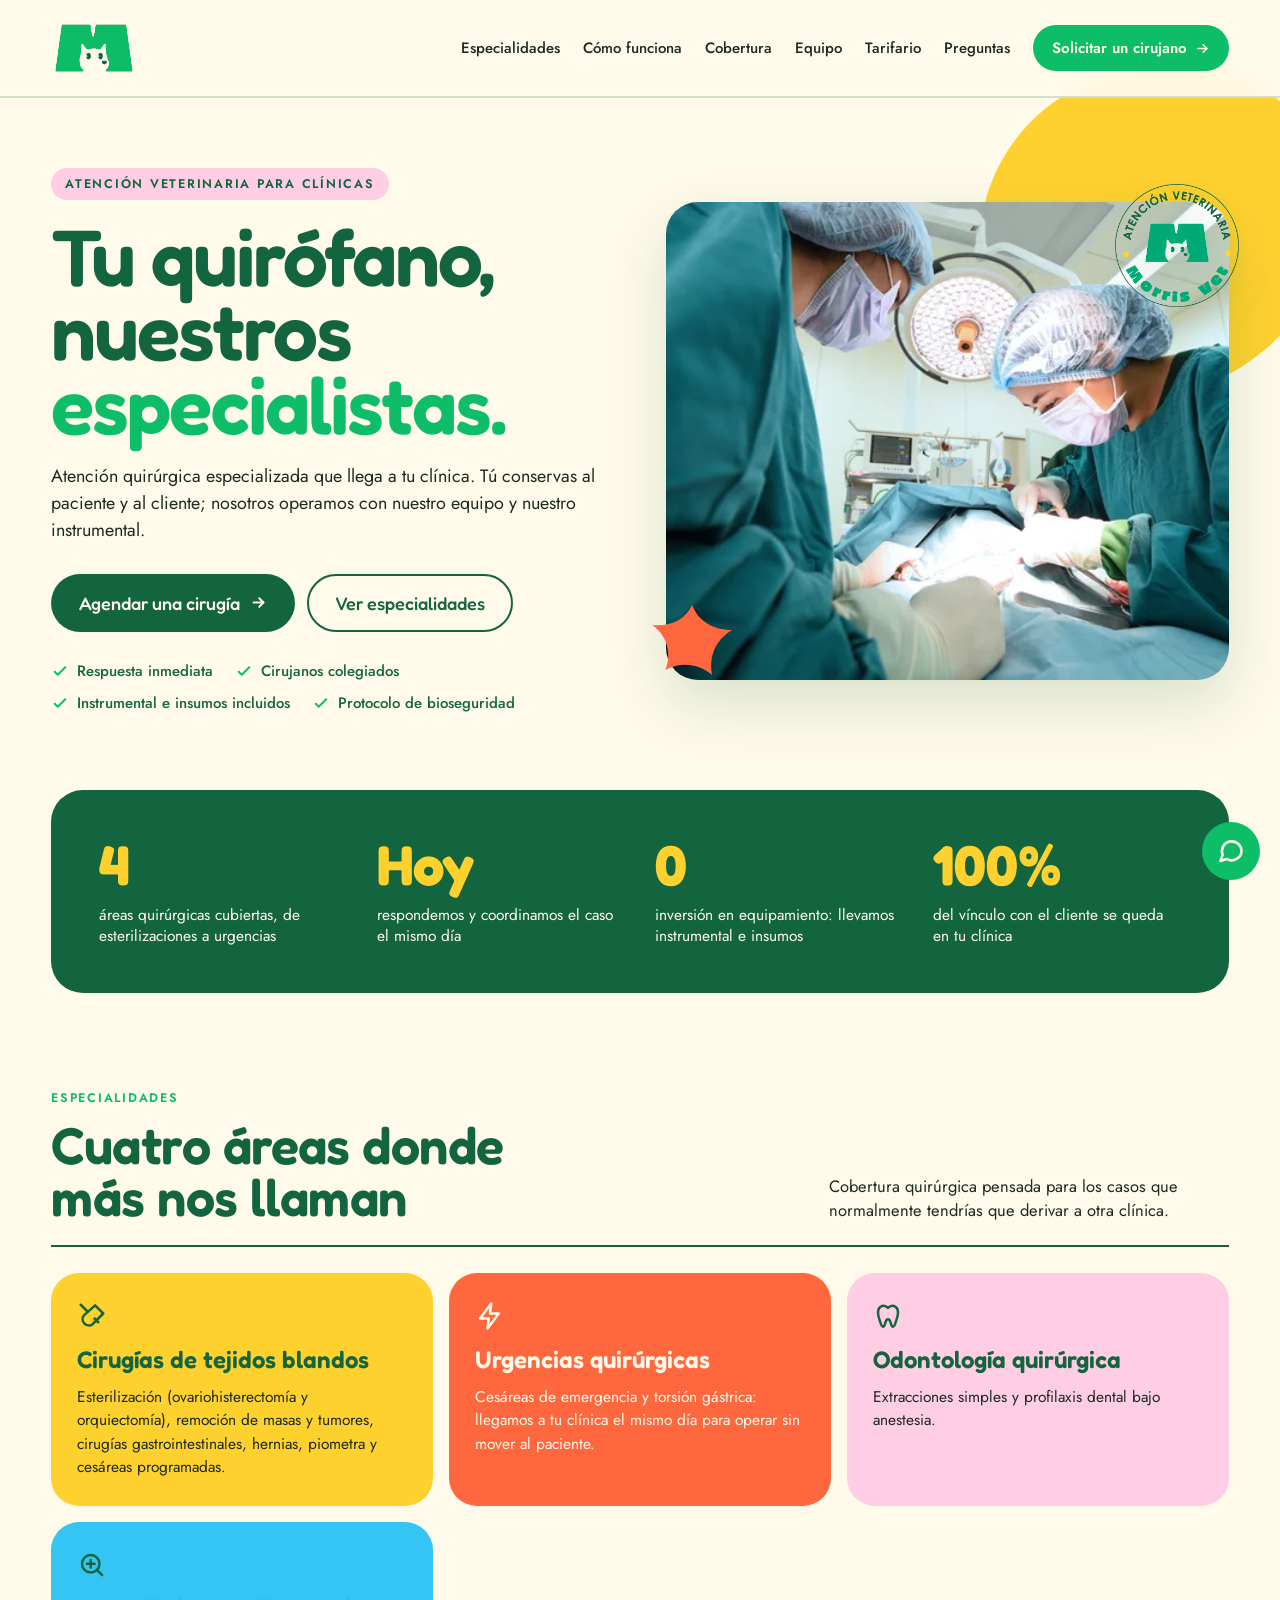
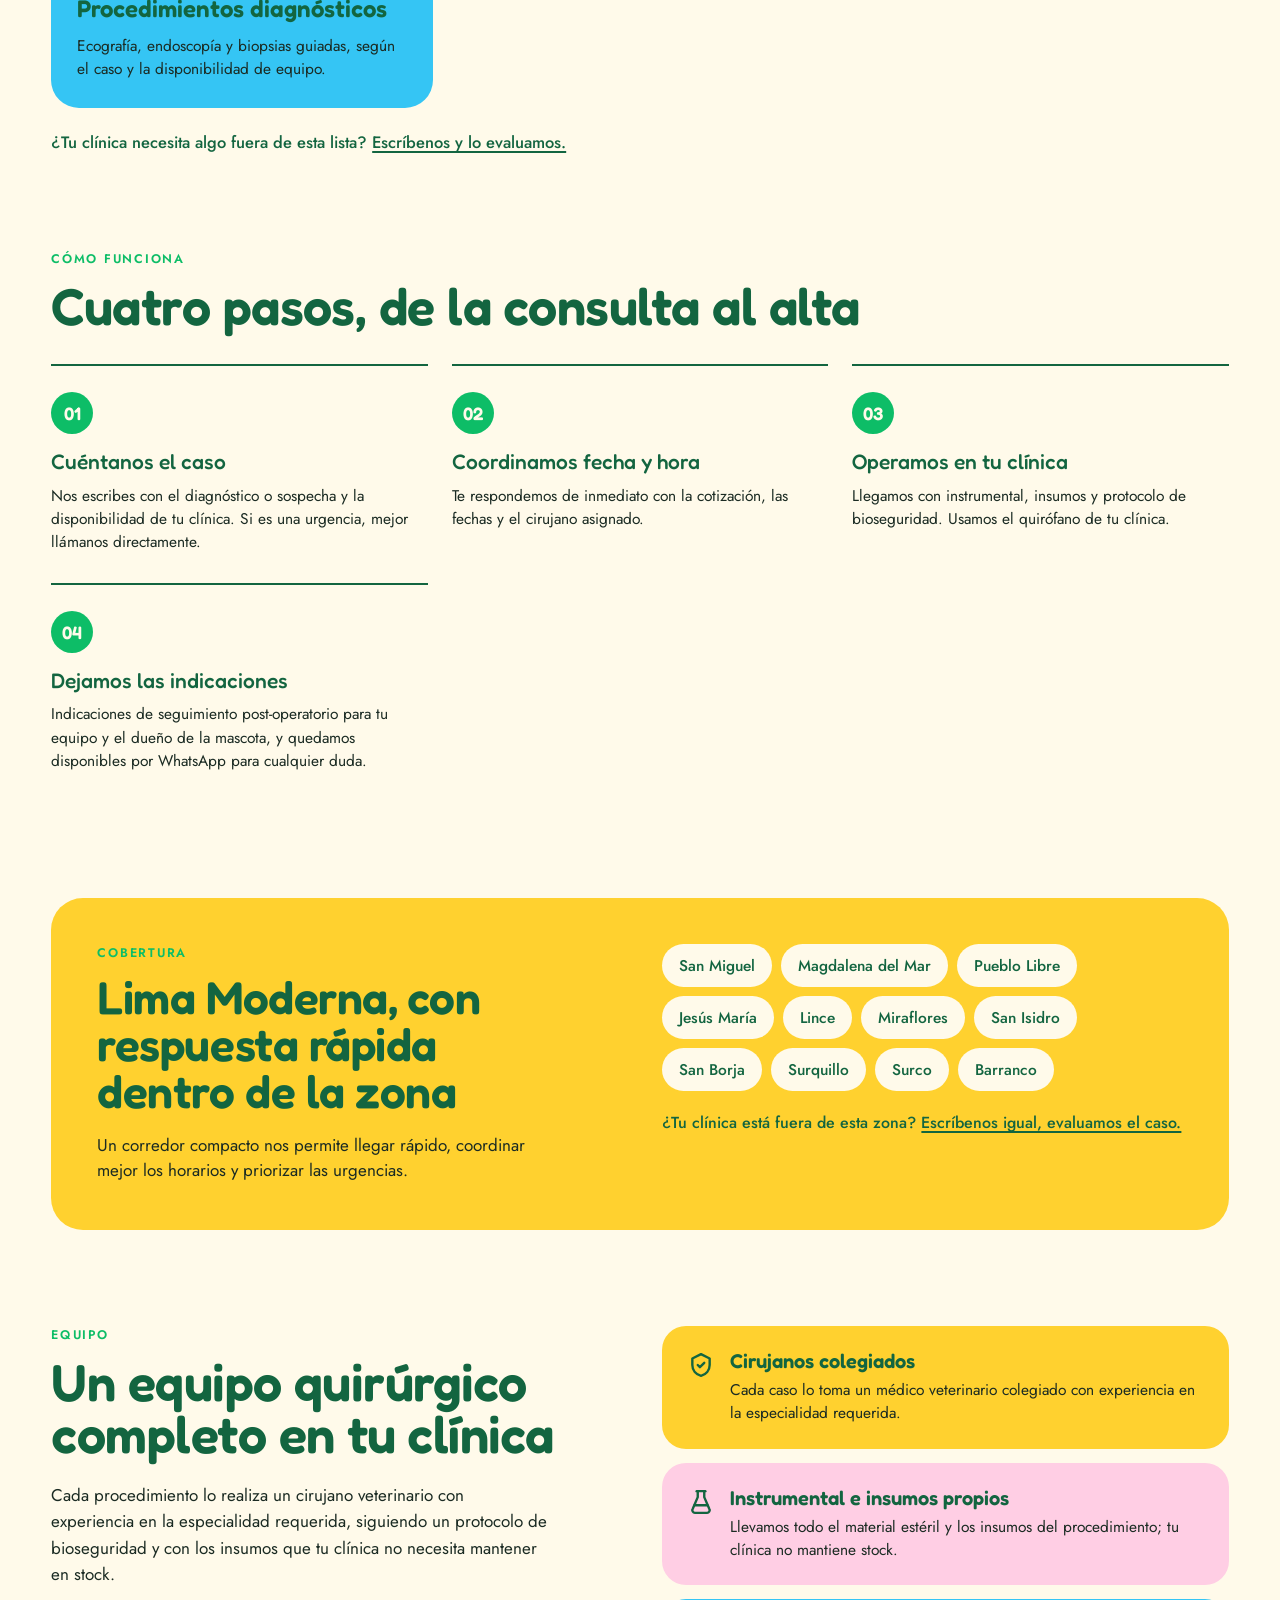
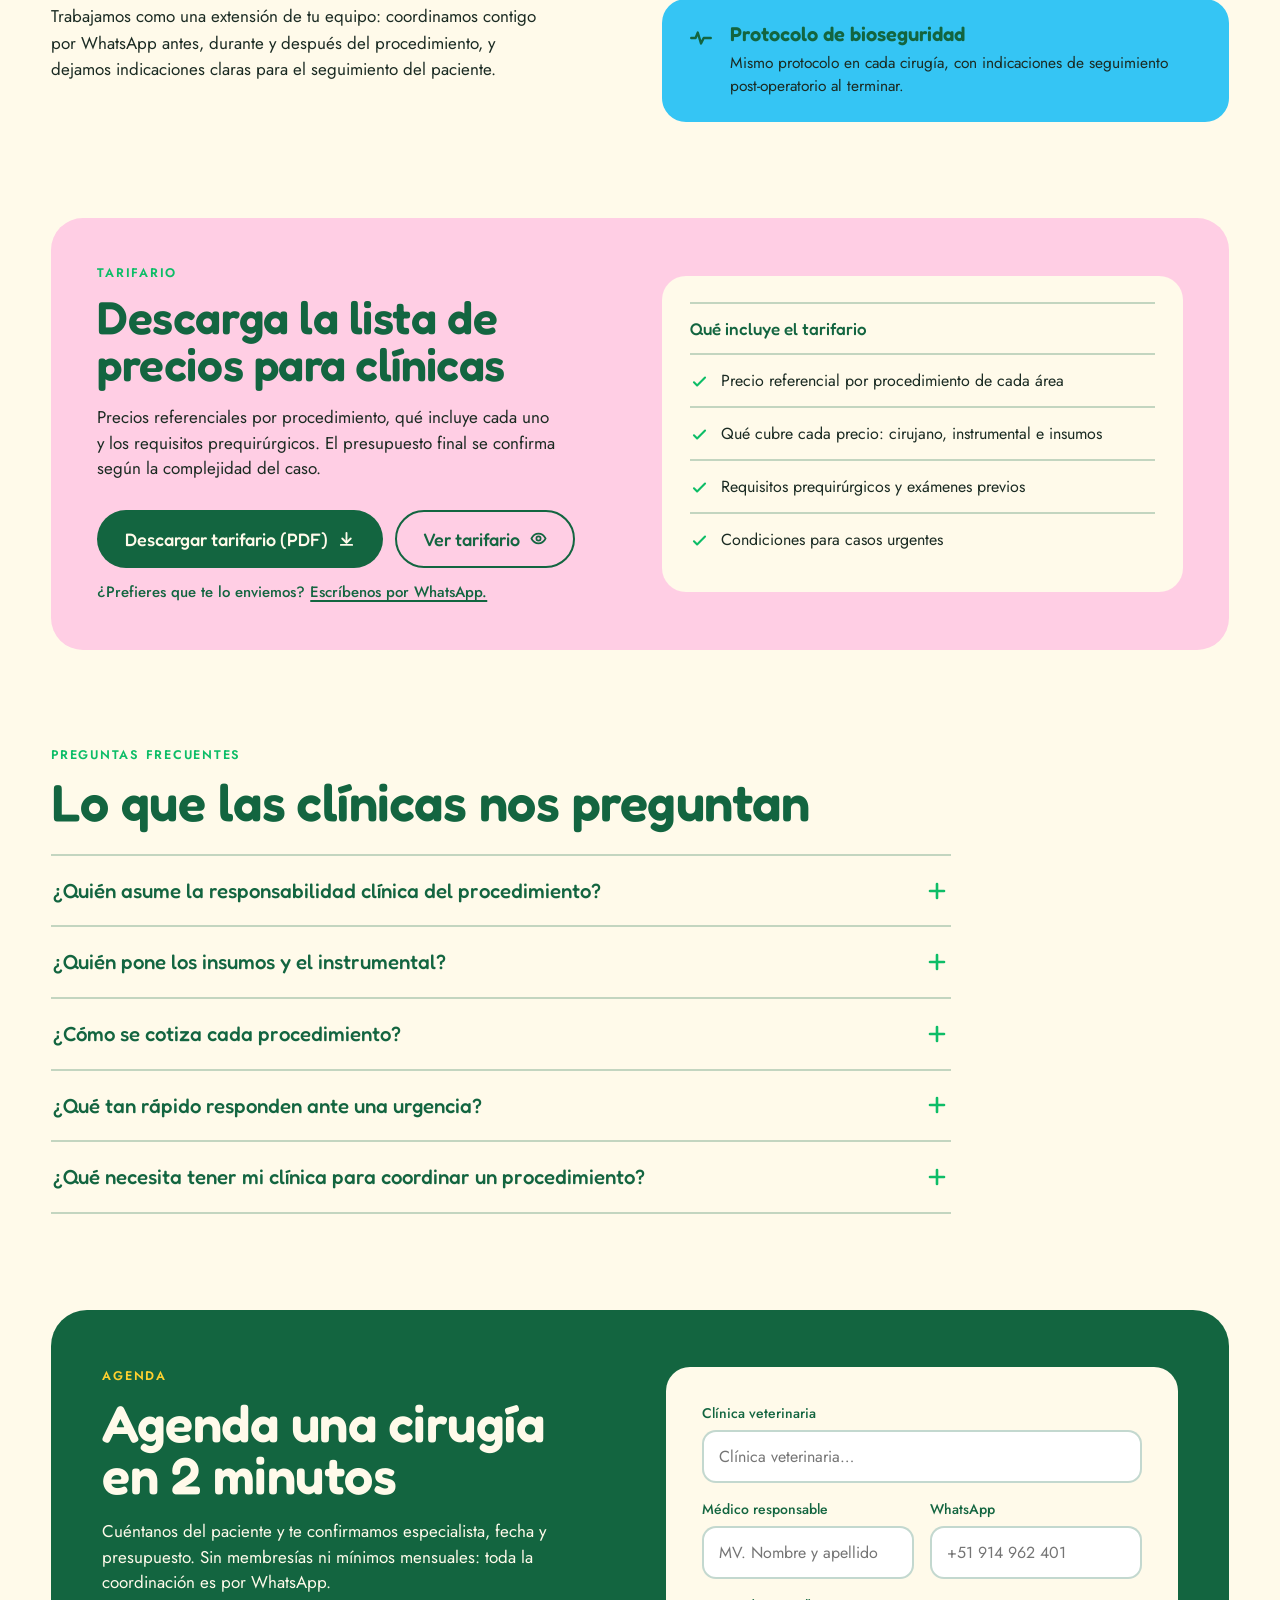
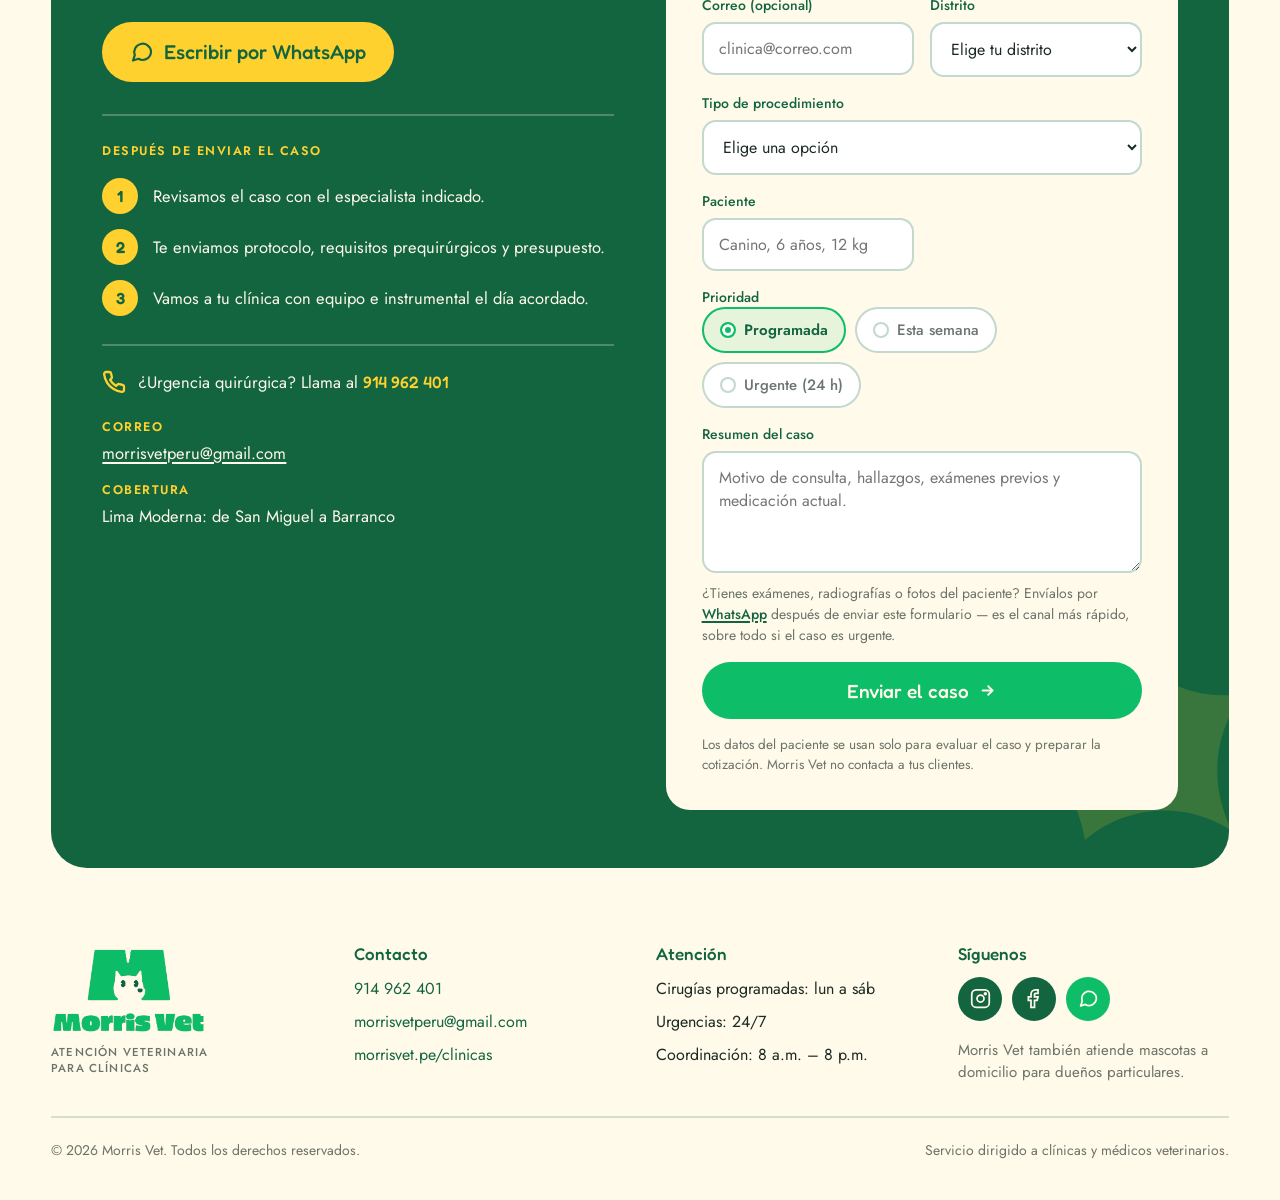
==== clinicas/index.html @ 1176d63d "mascotas y clinicas" ====
<!DOCTYPE html>
<html lang="es-PE">
<head>
<meta charset="UTF-8">
<meta name="viewport" content="width=device-width, initial-scale=1">

<!-- ==================== SEO — metadatos básicos ==================== -->
<!-- Dominio real: el sitio B2B vive en morrisvet.pe/clinicas dentro del mismo repo que el B2C -->
<title>Cirugía Veterinaria para Clínicas en Lima | Morris Vet</title>
<meta name="description" content="Morris Vet lleva cirujanos veterinarios colegiados e instrumental a tu clínica en Lima Moderna: tejidos blandos, urgencias y odontología. Agenda por WhatsApp.">
<meta name="robots" content="index, follow">
<link rel="canonical" href="https://morrisvet.pe/clinicas/">
<meta name="author" content="Morris Vet">
<meta name="theme-color" content="#136540">

<!-- ==================== SEO — Open Graph / redes sociales ==================== -->
<meta property="og:type" content="website">
<meta property="og:locale" content="es_PE">
<meta property="og:site_name" content="Morris Vet Clínicas">
<meta property="og:title" content="Cirugía Veterinaria para Clínicas en Lima | Morris Vet">
<meta property="og:description" content="Cirujanos veterinarios colegiados, instrumental e insumos directo a tu clínica. Cobertura en Lima Moderna, respuesta el mismo día.">
<meta property="og:url" content="https://morrisvet.pe/clinicas/">
<meta property="og:image" content="https://morrisvet.pe/clinicas/img/og-cover.jpg">
<meta property="og:image:width" content="1200">
<meta property="og:image:height" content="630">

<meta name="twitter:card" content="summary_large_image">
<meta name="twitter:title" content="Cirugía Veterinaria para Clínicas en Lima | Morris Vet">
<meta name="twitter:description" content="Cirujanos veterinarios colegiados, instrumental e insumos directo a tu clínica en Lima Moderna.">
<meta name="twitter:image" content="https://morrisvet.pe/clinicas/img/og-cover.jpg">

<!-- ==================== Favicons ==================== -->
<link rel="icon" href="favicon.ico" sizes="any">
<link rel="icon" type="image/png" sizes="32x32" href="img/favicon-32.png">
<link rel="icon" type="image/png" sizes="192x192" href="img/icon-192.png">
<link rel="apple-touch-icon" sizes="180x180" href="img/apple-touch-icon.png">

<!-- ==================== Rendimiento — fuentes ==================== -->
<link rel="preconnect" href="https://fonts.googleapis.com">
<link rel="preconnect" href="https://fonts.gstatic.com" crossorigin>
<link rel="preload" as="image" href="img/morris-vet-cirujano-clinica.webp" fetchpriority="high">
<link href="https://fonts.googleapis.com/css2?family=Fredoka:wght@500;600;700&family=Jost:wght@400;500;600&display=swap" rel="stylesheet">

<link rel="stylesheet" href="css/styles.css">

<!-- ==================== SEO — datos estructurados (schema.org) ==================== -->
<script type="application/ld+json">
{
  "@context": "https://schema.org",
  "@type": "VeterinaryCare",
  "name": "Morris Vet Clínicas",
  "alternateName": "Morris Vet — Atención Veterinaria para Clínicas",
  "description": "Cirugía y procedimientos veterinarios especializados que llegan a tu clínica: cirujano, instrumental e insumos incluidos.",
  "url": "https://morrisvet.pe/clinicas/",
  "image": "https://morrisvet.pe/clinicas/img/og-cover.jpg",
  "logo": "https://morrisvet.pe/clinicas/img/morris-vet-logo.png",
  "telephone": "+51914962401",
  "email": "morrisvetperu@gmail.com",
  "priceRange": "S/",
  "areaServed": [
    "San Miguel", "Magdalena del Mar", "Pueblo Libre", "Jesús María", "Lince",
    "Miraflores", "San Isidro", "San Borja", "Surquillo", "Surco", "Barranco"
  ],
  "address": {
    "@type": "PostalAddress",
    "addressLocality": "Lima",
    "addressRegion": "Lima",
    "addressCountry": "PE"
  },
  "sameAs": [
    "https://instagram.com/morrisvetperu",
    "https://www.facebook.com/morrisvetperu"
  ]
}
</script>
</head>
<body>
<a class="skip-link" href="#main">Saltar al contenido</a>

<header class="site-header">
  <div class="site-header__inner">
    <a class="site-header__brand" href="#top" aria-label="Morris Vet — inicio">
      <img src="img/morris-vet-isotipo-mark.png" alt="Morris Vet" width="150" height="98">
    </a>

    <nav class="site-header__nav" id="site-nav" aria-label="Navegación principal">
      <a class="site-header__link" href="#especialidades">Especialidades</a>
      <a class="site-header__link" href="#como-funciona">Cómo funciona</a>
      <a class="site-header__link" href="#cobertura">Cobertura</a>
      <a class="site-header__link" href="#equipo">Equipo</a>
      <a class="site-header__link" href="#tarifario">Tarifario</a>
      <a class="site-header__link" href="#preguntas">Preguntas</a>
      <a class="site-header__link site-header__cta" href="#contacto">
        Solicitar un cirujano
        <svg width="15" height="15" viewBox="0 0 24 24" fill="none" stroke="currentColor" stroke-width="2.6" stroke-linecap="round" stroke-linejoin="round" aria-hidden="true"><path d="M5 12h14"/><path d="m13 6 6 6-6 6"/></svg>
      </a>
    </nav>

    <button class="site-header__toggle" id="nav-toggle" aria-label="Abrir menú" aria-expanded="false" aria-controls="site-nav">
      <svg width="22" height="22" viewBox="0 0 24 24" fill="none" stroke="currentColor" stroke-width="2.2" stroke-linecap="round" aria-hidden="true"><path d="M3 6h18M3 12h18M3 18h18"/></svg>
    </button>
  </div>
</header>

<div class="o-container">
<main id="main">
  <div id="top"></div>

  <!-- ================= HERO ================= -->
  <section class="hero" aria-label="Presentación">
    <svg class="hero__blob" viewBox="0 0 400 400" aria-hidden="true">
      <path d="M330 60c46 44 58 118 24 176-34 58-104 96-166 92-62-4-116-50-130-110C44 158 72 90 128 54 184 18 284 16 330 60Z" fill="#ffd12f"/>
    </svg>
    <div class="hero__grid">
      <div>
        <span class="hero__kicker">Atención veterinaria para clínicas</span>
        <h1 class="hero__title">Tu quirófano,<br>nuestros<br><em>especialistas.</em></h1>
        <p class="hero__lede">Atención quirúrgica especializada que llega a tu clínica. Tú conservas al paciente y al cliente; nosotros operamos con nuestro equipo y nuestro instrumental.</p>

        <div class="hero__ctas">
          <a class="o-btn o-btn--solid" href="#contacto">
            Agendar una cirugía
            <svg width="17" height="17" viewBox="0 0 24 24" fill="none" stroke="currentColor" stroke-width="2.6" stroke-linecap="round" stroke-linejoin="round" aria-hidden="true"><path d="M5 12h14"/><path d="m13 6 6 6-6 6"/></svg>
          </a>
          <a class="o-btn o-btn--outline" href="#especialidades">Ver especialidades</a>
        </div>

        <ul class="hero__trust">
          <li><svg width="18" height="18" viewBox="0 0 24 24" fill="none" stroke-width="2.6" stroke-linecap="round" stroke-linejoin="round" aria-hidden="true"><path d="m5 13 4 4L19 7"/></svg>Respuesta inmediata</li>
          <li><svg width="18" height="18" viewBox="0 0 24 24" fill="none" stroke-width="2.6" stroke-linecap="round" stroke-linejoin="round" aria-hidden="true"><path d="m5 13 4 4L19 7"/></svg>Cirujanos colegiados</li>
          <li><svg width="18" height="18" viewBox="0 0 24 24" fill="none" stroke-width="2.6" stroke-linecap="round" stroke-linejoin="round" aria-hidden="true"><path d="m5 13 4 4L19 7"/></svg>Instrumental e insumos incluidos</li>
          <li><svg width="18" height="18" viewBox="0 0 24 24" fill="none" stroke-width="2.6" stroke-linecap="round" stroke-linejoin="round" aria-hidden="true"><path d="m5 13 4 4L19 7"/></svg>Protocolo de bioseguridad</li>
        </ul>
      </div>

      <div class="hero__media">
        <svg class="hero__media-shape" viewBox="0 0 120 120" aria-hidden="true">
          <path d="M60 6c8 20 26 30 48 30-20 12-28 32-24 54-16-14-38-16-56-6 8-20 2-42-16-54 22 2 40-6 48-24Z" fill="#ff673e"/>
        </svg>
        <div class="hero__frame">
          <img src="img/morris-vet-cirujano-clinica.webp" alt="Cirujano de Morris Vet operando en una clínica aliada" width="600" height="399" fetchpriority="high">
        </div>
        <img class="hero__sticker" src="img/morris-vet-sello.png" alt="" width="200" height="200" aria-hidden="true" loading="lazy">
      </div>
    </div>
  </section>

  <!-- ================= STATS BAND ================= -->
  <section class="stats" aria-label="Morris Vet en números">
    <div class="u-reveal">
      <div class="stats__number">4</div>
      <p class="stats__label">áreas quirúrgicas cubiertas, de esterilizaciones a urgencias</p>
    </div>
    <div class="u-reveal">
      <div class="stats__number">Hoy</div>
      <p class="stats__label">respondemos y coordinamos el caso el mismo día</p>
    </div>
    <div class="u-reveal">
      <div class="stats__number">0</div>
      <p class="stats__label">inversión en equipamiento: llevamos instrumental e insumos</p>
    </div>
    <div class="u-reveal">
      <div class="stats__number">100%</div>
      <p class="stats__label">del vínculo con el cliente se queda en tu clínica</p>
    </div>
  </section>

  <!-- ================= ESPECIALIDADES ================= -->
  <section id="especialidades" class="o-section" aria-labelledby="especialidades-title">
    <div class="specialties__head">
      <div>
        <span class="o-eyebrow">Especialidades</span>
        <h2 id="especialidades-title" class="specialties__title">Cuatro áreas donde<br>más nos llaman</h2>
      </div>
      <p class="specialties__intro">Cobertura quirúrgica pensada para los casos que normalmente tendrías que derivar a otra clínica.</p>
    </div>

    <div class="specialties__grid">
      <article class="specialties__card specialties__card--yellow u-reveal">
        <svg width="30" height="30" viewBox="0 0 24 24" fill="none" stroke-width="2" stroke-linecap="round" stroke-linejoin="round" aria-hidden="true"><path d="M14.5 3.5 21 10l-8.5 8.5a5 5 0 0 1-7-7L14.5 3.5Z"/><path d="M8 8 3 3"/><path d="m14 14 3 3"/></svg>
        <h3 class="specialties__card-title">Cirugías de tejidos blandos</h3>
        <p class="specialties__card-text">Esterilización (ovariohisterectomía y orquiectomía), remoción de masas y tumores, cirugías gastrointestinales, hernias, piometra y cesáreas programadas.</p>
      </article>

      <article class="specialties__card specialties__card--orange u-reveal">
        <svg width="30" height="30" viewBox="0 0 24 24" fill="none" stroke-width="2" stroke-linecap="round" stroke-linejoin="round" aria-hidden="true"><path d="M13 2 4 14h7l-1 8 9-12h-7l1-8Z"/></svg>
        <h3 class="specialties__card-title">Urgencias quirúrgicas</h3>
        <p class="specialties__card-text">Cesáreas de emergencia y torsión gástrica: llegamos a tu clínica el mismo día para operar sin mover al paciente.</p>
      </article>

      <article class="specialties__card specialties__card--pink u-reveal">
        <svg width="30" height="30" viewBox="0 0 24 24" fill="none" stroke-width="2" stroke-linecap="round" stroke-linejoin="round" aria-hidden="true"><path d="M12 5.5C10.5 4 8.8 3.4 7.2 4 5.2 4.7 4 6.8 4 9.4c0 3 1.2 5.3 2 8 .5 1.8 1 3.1 2 3.1 1.2 0 1.4-1.6 2-3.6.4-1.3.9-2.4 2-2.4s1.6 1.1 2 2.4c.6 2 .8 3.6 2 3.6 1 0 1.5-1.3 2-3.1.8-2.7 2-5 2-8C20 6.8 18.8 4.7 16.8 4c-1.6-.6-3.3 0-4.8 1.5Z"/></svg>
        <h3 class="specialties__card-title">Odontología quirúrgica</h3>
        <p class="specialties__card-text">Extracciones simples y profilaxis dental bajo anestesia.</p>
      </article>

      <article class="specialties__card specialties__card--blue u-reveal">
        <svg width="30" height="30" viewBox="0 0 24 24" fill="none" stroke-width="2" stroke-linecap="round" stroke-linejoin="round" aria-hidden="true"><circle cx="11" cy="11" r="7"/><path d="m20 20-3.5-3.5"/><path d="M8 11h6"/><path d="M11 8v6"/></svg>
        <h3 class="specialties__card-title">Procedimientos diagnósticos</h3>
        <p class="specialties__card-text">Ecografía, endoscopía y biopsias guiadas, según el caso y la disponibilidad de equipo.</p>
      </article>
    </div>

    <p class="specialties__note">¿Tu clínica necesita algo fuera de esta lista? <a href="#contacto">Escríbenos y lo evaluamos.</a></p>
  </section>

  <!-- ================= CÓMO FUNCIONA ================= -->
  <section id="como-funciona" class="o-section" aria-labelledby="como-funciona-title">
    <span class="o-eyebrow">Cómo funciona</span>
    <h2 id="como-funciona-title" class="process__title">Cuatro pasos, de la consulta al alta</h2>

    <ol class="process__list">
      <li class="process__step u-reveal">
        <span class="process__num">01</span>
        <h3 class="process__step-title">Cuéntanos el caso</h3>
        <p class="process__step-text">Nos escribes con el diagnóstico o sospecha y la disponibilidad de tu clínica. Si es una urgencia, mejor llámanos directamente.</p>
      </li>
      <li class="process__step u-reveal">
        <span class="process__num">02</span>
        <h3 class="process__step-title">Coordinamos fecha y hora</h3>
        <p class="process__step-text">Te respondemos de inmediato con la cotización, las fechas y el cirujano asignado.</p>
      </li>
      <li class="process__step u-reveal">
        <span class="process__num">03</span>
        <h3 class="process__step-title">Operamos en tu clínica</h3>
        <p class="process__step-text">Llegamos con instrumental, insumos y protocolo de bioseguridad. Usamos el quirófano de tu clínica.</p>
      </li>
      <li class="process__step u-reveal">
        <span class="process__num">04</span>
        <h3 class="process__step-title">Dejamos las indicaciones</h3>
        <p class="process__step-text">Indicaciones de seguimiento post-operatorio para tu equipo y el dueño de la mascota, y quedamos disponibles por WhatsApp para cualquier duda.</p>
      </li>
    </ol>
  </section>

  <!-- ================= COBERTURA ================= -->
  <section id="cobertura" class="o-section" aria-labelledby="cobertura-title">
    <div class="coverage__panel">
      <div class="u-reveal">
        <span class="o-eyebrow">Cobertura</span>
        <h2 id="cobertura-title" class="coverage__title">Lima Moderna, con respuesta rápida dentro de la zona</h2>
        <p class="coverage__text">Un corredor compacto nos permite llegar rápido, coordinar mejor los horarios y priorizar las urgencias.</p>
      </div>
      <div class="u-reveal">
        <ul class="coverage__districts">
          <li class="o-chip">San Miguel</li>
          <li class="o-chip">Magdalena del Mar</li>
          <li class="o-chip">Pueblo Libre</li>
          <li class="o-chip">Jesús María</li>
          <li class="o-chip">Lince</li>
          <li class="o-chip">Miraflores</li>
          <li class="o-chip">San Isidro</li>
          <li class="o-chip">San Borja</li>
          <li class="o-chip">Surquillo</li>
          <li class="o-chip">Surco</li>
          <li class="o-chip">Barranco</li>
        </ul>
        <p class="coverage__note">¿Tu clínica está fuera de esta zona? <a href="#contacto">Escríbenos igual, evaluamos el caso.</a></p>
      </div>
    </div>
  </section>

  <!-- ================= EQUIPO ================= -->
  <section id="equipo" class="o-section" aria-labelledby="equipo-title">
    <div class="team__grid">
      <div>
        <span class="o-eyebrow">Equipo</span>
        <h2 id="equipo-title" class="team__title">Un equipo quirúrgico<br>completo en tu clínica</h2>
        <p class="team__text">Cada procedimiento lo realiza un cirujano veterinario con experiencia en la especialidad requerida, siguiendo un protocolo de bioseguridad y con los insumos que tu clínica no necesita mantener en stock.</p>
        <p class="team__text">Trabajamos como una extensión de tu equipo: coordinamos contigo por WhatsApp antes, durante y después del procedimiento, y dejamos indicaciones claras para el seguimiento del paciente.</p>
      </div>

      <ul class="team__list">
        <li class="team__item team__item--yellow u-reveal">
          <svg width="26" height="26" viewBox="0 0 24 24" fill="none" stroke="#136540" stroke-width="2.2" stroke-linecap="round" stroke-linejoin="round" aria-hidden="true"><path d="M12 2 4 6v6c0 5 3.4 8.7 8 10 4.6-1.3 8-5 8-10V6l-8-4Z"/><path d="m9 12 2 2 4-4"/></svg>
          <div>
            <h3 class="team__item-title">Cirujanos colegiados</h3>
            <p class="team__item-text">Cada caso lo toma un médico veterinario colegiado con experiencia en la especialidad requerida.</p>
          </div>
        </li>
        <li class="team__item team__item--pink u-reveal">
          <svg width="26" height="26" viewBox="0 0 24 24" fill="none" stroke="#136540" stroke-width="2.2" stroke-linecap="round" stroke-linejoin="round" aria-hidden="true"><path d="M8 2h8"/><path d="M9 2v5.5L4.5 18A2.5 2.5 0 0 0 6.8 22h10.4a2.5 2.5 0 0 0 2.3-4L15 7.5V2"/><path d="M6 15h12"/></svg>
          <div>
            <h3 class="team__item-title">Instrumental e insumos propios</h3>
            <p class="team__item-text">Llevamos todo el material estéril y los insumos del procedimiento; tu clínica no mantiene stock.</p>
          </div>
        </li>
        <li class="team__item team__item--blue u-reveal">
          <svg width="26" height="26" viewBox="0 0 24 24" fill="none" stroke="#136540" stroke-width="2.2" stroke-linecap="round" stroke-linejoin="round" aria-hidden="true"><path d="M3 12h4l2-5 3 10 2.5-5H21"/></svg>
          <div>
            <h3 class="team__item-title">Protocolo de bioseguridad</h3>
            <p class="team__item-text">Mismo protocolo en cada cirugía, con indicaciones de seguimiento post-operatorio al terminar.</p>
          </div>
        </li>
      </ul>
    </div>
  </section>

  <!-- ================= TARIFARIO ================= -->
  <section id="tarifario" class="o-section" aria-labelledby="tarifario-title">
    <div class="pricing__panel">
      <div class="u-reveal">
        <span class="o-eyebrow">Tarifario</span>
        <h2 id="tarifario-title" class="pricing__title">Descarga la lista de precios para clínicas</h2>
        <p class="pricing__text">Precios referenciales por procedimiento, qué incluye cada uno y los requisitos prequirúrgicos. El presupuesto final se confirma según la complejidad del caso.</p>

        <div class="pricing__actions">
          <!-- NOTA: sube el PDF a /assets/tarifario-morrisvet.pdf para activar estos botones -->
          <a class="o-btn o-btn--solid" href="assets/tarifario-morrisvet.pdf" download>
            Descargar tarifario (PDF)
            <svg width="17" height="17" viewBox="0 0 24 24" fill="none" stroke="currentColor" stroke-width="2.6" stroke-linecap="round" stroke-linejoin="round" aria-hidden="true"><path d="M12 4v12"/><path d="m6 12 6 6 6-6"/><path d="M4 21h16"/></svg>
          </a>
          <a class="o-btn o-btn--outline" href="assets/tarifario-morrisvet.pdf" target="_blank" rel="noopener">
            Ver tarifario
            <svg width="17" height="17" viewBox="0 0 24 24" fill="none" stroke="currentColor" stroke-width="2.4" stroke-linecap="round" stroke-linejoin="round" aria-hidden="true"><path d="M2 12s3.6-7 10-7 10 7 10 7-3.6 7-10 7-10-7-10-7Z"/><circle cx="12" cy="12" r="3"/></svg>
          </a>
        </div>
        <p class="pricing__whatsapp-note">¿Prefieres que te lo enviemos? <a href="https://wa.me/51914962401" target="_blank" rel="noopener">Escríbenos por WhatsApp.</a></p>
      </div>

      <ul class="pricing__includes u-reveal">
        <li class="pricing__includes-head">Qué incluye el tarifario</li>
        <li><svg width="19" height="19" viewBox="0 0 24 24" fill="none" stroke-width="2.6" stroke-linecap="round" stroke-linejoin="round" aria-hidden="true"><path d="m5 13 4 4L19 7"/></svg><span>Precio referencial por procedimiento de cada área</span></li>
        <li><svg width="19" height="19" viewBox="0 0 24 24" fill="none" stroke-width="2.6" stroke-linecap="round" stroke-linejoin="round" aria-hidden="true"><path d="m5 13 4 4L19 7"/></svg><span>Qué cubre cada precio: cirujano, instrumental e insumos</span></li>
        <li><svg width="19" height="19" viewBox="0 0 24 24" fill="none" stroke-width="2.6" stroke-linecap="round" stroke-linejoin="round" aria-hidden="true"><path d="m5 13 4 4L19 7"/></svg><span>Requisitos prequirúrgicos y exámenes previos</span></li>
        <li><svg width="19" height="19" viewBox="0 0 24 24" fill="none" stroke-width="2.6" stroke-linecap="round" stroke-linejoin="round" aria-hidden="true"><path d="m5 13 4 4L19 7"/></svg><span>Condiciones para casos urgentes</span></li>
      </ul>
    </div>
  </section>

  <!-- ================= PREGUNTAS FRECUENTES ================= -->
  <section id="preguntas" class="o-section" aria-labelledby="preguntas-title">
    <span class="o-eyebrow">Preguntas frecuentes</span>
    <h2 id="preguntas-title" class="faq__title">Lo que las clínicas nos preguntan</h2>

    <div class="faq__list">
      <details class="faq__item u-reveal">
        <summary class="faq__question">¿Quién asume la responsabilidad clínica del procedimiento?
          <svg class="faq__icon" width="24" height="24" viewBox="0 0 24 24" fill="none" stroke-width="2.6" stroke-linecap="round" aria-hidden="true"><path d="M12 5v14"/><path d="M5 12h14"/></svg>
        </summary>
        <p class="faq__answer">El equipo de Morris Vet asume la responsabilidad clínica del procedimiento que realiza. Los términos específicos se conversan y quedan definidos junto con tu clínica antes de coordinar la fecha.</p>
      </details>
      <details class="faq__item u-reveal">
        <summary class="faq__question">¿Quién pone los insumos y el instrumental?
          <svg class="faq__icon" width="24" height="24" viewBox="0 0 24 24" fill="none" stroke-width="2.6" stroke-linecap="round" aria-hidden="true"><path d="M12 5v14"/><path d="M5 12h14"/></svg>
        </summary>
        <p class="faq__answer">Morris Vet lleva el instrumental quirúrgico, los insumos y los materiales de bioseguridad necesarios. Tu clínica pone el espacio (quirófano) y, de preferencia, el equipo de anestesia y monitoreo si ya cuenta con uno.</p>
      </details>
      <details class="faq__item u-reveal">
        <summary class="faq__question">¿Cómo se cotiza cada procedimiento?
          <svg class="faq__icon" width="24" height="24" viewBox="0 0 24 24" fill="none" stroke-width="2.6" stroke-linecap="round" aria-hidden="true"><path d="M12 5v14"/><path d="M5 12h14"/></svg>
        </summary>
        <p class="faq__answer">Puedes pedirnos el <a href="#tarifario">tarifario para clínicas</a> con los precios referenciales por procedimiento. Cada cotización final depende del tipo de cirugía, la complejidad del caso y la urgencia. Nos escribes con el caso y te respondemos con el presupuesto antes de coordinar la fecha.</p>
      </details>
      <details class="faq__item u-reveal">
        <summary class="faq__question">¿Qué tan rápido responden ante una urgencia?
          <svg class="faq__icon" width="24" height="24" viewBox="0 0 24 24" fill="none" stroke-width="2.6" stroke-linecap="round" aria-hidden="true"><path d="M12 5v14"/><path d="M5 12h14"/></svg>
        </summary>
        <p class="faq__answer">Respondemos de inmediato y, según la disponibilidad, podemos terminar de coordinar la cirugía el mismo día. Si el caso es una urgencia — una cesárea de emergencia o una torsión gástrica — llámanos directamente y lo atendemos de inmediato dentro de la zona de cobertura.</p>
      </details>
      <details class="faq__item u-reveal">
        <summary class="faq__question">¿Qué necesita tener mi clínica para coordinar un procedimiento?
          <svg class="faq__icon" width="24" height="24" viewBox="0 0 24 24" fill="none" stroke-width="2.6" stroke-linecap="round" aria-hidden="true"><path d="M12 5v14"/><path d="M5 12h14"/></svg>
        </summary>
        <p class="faq__answer">Un espacio quirúrgico habilitado y, de preferencia, equipo de monitoreo y anestesia. Si te falta algo puntual, cuéntanos y vemos qué se puede coordinar igual.</p>
      </details>
    </div>
  </section>

  <!-- ================= CONTACTO ================= -->
  <section id="contacto" class="contact" aria-labelledby="contacto-title">
    <svg class="contact__blob" viewBox="0 0 200 200" aria-hidden="true">
      <path d="M100 10c30 34 60 46 90 40-20 26-24 60-8 92-30-20-70-18-98 6-6-36-30-64-66-76 36-6 66-30 82-62Z" fill="#ffd12f"/>
    </svg>

    <div class="contact__grid">
      <div class="u-reveal">
        <span class="o-eyebrow">Agenda</span>
        <h2 id="contacto-title" class="contact__title">Agenda una cirugía<br>en 2 minutos</h2>
        <p class="contact__text">Cuéntanos del paciente y te confirmamos especialista, fecha y presupuesto. Sin membresías ni mínimos mensuales: toda la coordinación es por WhatsApp.</p>

        <a class="o-btn o-btn--accent contact__whatsapp" href="https://wa.me/51914962401" target="_blank" rel="noopener">
          <svg width="24" height="24" viewBox="0 0 24 24" fill="none" stroke="currentColor" stroke-width="2.2" stroke-linecap="round" stroke-linejoin="round" aria-hidden="true"><path d="M21 11.5a8.4 8.4 0 0 1-12.6 7.3L3 20.5l1.8-5.3A8.4 8.4 0 1 1 21 11.5Z"/></svg>
          Escribir por WhatsApp
        </a>

        <div class="contact__after">
          <span class="contact__after-label">Después de enviar el caso</span>
          <ol class="contact__after-list">
            <li><span class="contact__after-num">1</span><span>Revisamos el caso con el especialista indicado.</span></li>
            <li><span class="contact__after-num">2</span><span>Te enviamos protocolo, requisitos prequirúrgicos y presupuesto.</span></li>
            <li><span class="contact__after-num">3</span><span>Vamos a tu clínica con equipo e instrumental el día acordado.</span></li>
          </ol>
        </div>

        <div class="contact__urgent">
          <svg width="24" height="24" viewBox="0 0 24 24" fill="none" stroke-width="2.3" stroke-linecap="round" stroke-linejoin="round" aria-hidden="true"><path d="M22 16.9v3a2 2 0 0 1-2.2 2 19.8 19.8 0 0 1-8.6-3.1 19.5 19.5 0 0 1-6-6A19.8 19.8 0 0 1 2.1 4.2 2 2 0 0 1 4.1 2h3a2 2 0 0 1 2 1.7c.1 1 .4 1.9.7 2.8a2 2 0 0 1-.5 2.1L8.1 9.9a16 16 0 0 0 6 6l1.3-1.3a2 2 0 0 1 2.1-.4c.9.3 1.8.5 2.8.6a2 2 0 0 1 1.7 2Z"/></svg>
          <span>¿Urgencia quirúrgica? Llama al <a href="tel:+51914962401">914 962 401</a></span>
        </div>

        <dl class="contact__meta">
          <div><dt>Correo</dt><dd><a href="mailto:morrisvetperu@gmail.com">morrisvetperu@gmail.com</a></dd></div>
          <div><dt>Cobertura</dt><dd>Lima Moderna: de San Miguel a Barranco</dd></div>
        </dl>
      </div>

      <div class="contact__form-panel u-reveal">
        <div id="form-success" class="form-success" hidden>
          <img src="img/morris-vet-isotipo-mark.png" alt="" width="150" height="98">
          <h3>¡Caso recibido!</h3>
          <p>Te respondemos con la cotización, los requisitos prequirúrgicos y las fechas disponibles. Si es una urgencia, llámanos al 914 962 401.</p>
          <button type="button" class="o-btn o-btn--outline" id="form-reset">Enviar otro caso</button>
        </div>

        <form class="form" id="case-form" novalidate>
          <label class="form__field form__field--full">Clínica veterinaria
            <input class="form__control" required type="text" name="clinica" placeholder="Clínica veterinaria…" autocomplete="organization">
          </label>
          <label class="form__field">Médico responsable
            <input class="form__control" required type="text" name="medico" placeholder="MV. Nombre y apellido" autocomplete="name">
          </label>
          <label class="form__field">WhatsApp
            <input class="form__control" required type="tel" name="whatsapp" placeholder="+51 914 962 401" autocomplete="tel">
          </label>
          <label class="form__field">Correo (opcional)
            <input class="form__control" type="email" name="correo" placeholder="clinica@correo.com" autocomplete="email">
          </label>
          <label class="form__field">Distrito
            <select class="form__control" required name="distrito">
              <option value="">Elige tu distrito</option>
              <option>San Miguel</option><option>Magdalena del Mar</option><option>Pueblo Libre</option>
              <option>Jesús María</option><option>Lince</option><option>Miraflores</option>
              <option>San Isidro</option><option>San Borja</option><option>Surquillo</option>
              <option>Surco</option><option>Barranco</option><option>Otro distrito</option>
            </select>
          </label>
          <label class="form__field form__field--full">Tipo de procedimiento
            <select class="form__control" required name="procedimiento">
              <option value="">Elige una opción</option>
              <option>Cirugía de tejidos blandos</option>
              <option>Urgencia quirúrgica</option>
              <option>Odontología quirúrgica</option>
              <option>Procedimiento diagnóstico</option>
              <option>Otro</option>
            </select>
          </label>
          <label class="form__field">Paciente
            <input class="form__control" required type="text" name="paciente" placeholder="Canino, 6 años, 12 kg">
          </label>

          <fieldset class="form__priority">
            <legend>Prioridad</legend>
            <div class="form__priority-options">
              <label class="form__priority-option"><input type="radio" name="prioridad" value="Programada" checked>Programada</label>
              <label class="form__priority-option"><input type="radio" name="prioridad" value="Esta semana">Esta semana</label>
              <label class="form__priority-option form__priority-option--urgent"><input type="radio" name="prioridad" value="Urgente (24 h)">Urgente (24 h)</label>
            </div>
          </fieldset>

          <label class="form__field form__field--full">Resumen del caso
            <textarea class="form__control" required rows="4" name="resumen" placeholder="Motivo de consulta, hallazgos, exámenes previos y medicación actual."></textarea>
          </label>

          <p class="form__note">¿Tienes exámenes, radiografías o fotos del paciente? Envíalos por <a href="https://wa.me/51914962401" target="_blank" rel="noopener">WhatsApp</a> después de enviar este formulario — es el canal más rápido, sobre todo si el caso es urgente.</p>

          <button type="submit" class="form__submit">
            Enviar el caso
            <svg width="17" height="17" viewBox="0 0 24 24" fill="none" stroke="currentColor" stroke-width="2.6" stroke-linecap="round" stroke-linejoin="round" aria-hidden="true"><path d="M5 12h14"/><path d="m13 6 6 6-6 6"/></svg>
          </button>
          <p class="form__disclaimer">Los datos del paciente se usan solo para evaluar el caso y preparar la cotización. Morris Vet no contacta a tus clientes.</p>
        </form>
      </div>
    </div>
  </section>
</main>

<footer class="site-footer">
  <div class="site-footer__grid">
    <div class="site-footer__brand">
      <img class="site-footer__mark" src="img/morris-vet-isotipo-mark.png" alt="" width="150" height="98" loading="lazy">
      <img class="site-footer__word" src="img/morris-vet-logo-mark.png" alt="Morris Vet" width="190" height="28" loading="lazy">
      <p class="site-footer__tagline">Atención veterinaria<br>para clínicas</p>
    </div>

    <div>
      <h4 class="site-footer__col-title">Contacto</h4>
      <ul class="site-footer__list">
        <li><a href="tel:+51914962401">914 962 401</a></li>
        <li><a href="mailto:morrisvetperu@gmail.com">morrisvetperu@gmail.com</a></li>
        <li><a href="https://www.morrisvet.pe/clinicas">morrisvet.pe/clinicas</a></li>
      </ul>
    </div>

    <div>
      <h4 class="site-footer__col-title">Atención</h4>
      <ul class="site-footer__list">
        <li>Cirugías programadas: lun a sáb</li>
        <li>Urgencias: 24/7</li>
        <li>Coordinación: 8 a.m. – 8 p.m.</li>
      </ul>
    </div>

    <div>
      <h4 class="site-footer__col-title">Síguenos</h4>
      <div class="site-footer__social">
        <a class="site-footer__social-link" href="https://instagram.com/morrisvetperu" target="_blank" rel="noopener" aria-label="Instagram de Morris Vet">
          <svg width="21" height="21" viewBox="0 0 24 24" fill="none" stroke-width="2" stroke-linecap="round" aria-hidden="true"><rect x="2" y="2" width="20" height="20" rx="5"/><circle cx="12" cy="12" r="4"/><circle cx="17.5" cy="6.5" r="1"/></svg>
        </a>
        <a class="site-footer__social-link" href="https://www.facebook.com/morrisvetperu" target="_blank" rel="noopener" aria-label="Facebook de Morris Vet">
          <svg width="21" height="21" viewBox="0 0 24 24" fill="none" stroke-width="2" stroke-linecap="round" aria-hidden="true"><path d="M16 2h-3a5 5 0 0 0-5 5v3H5v4h3v8h4v-8h3l1-4h-4V7a1 1 0 0 1 1-1h3Z"/></svg>
        </a>
        <a class="site-footer__social-link site-footer__social-link--whatsapp" href="https://wa.me/51914962401" target="_blank" rel="noopener" aria-label="WhatsApp de Morris Vet">
          <svg width="21" height="21" viewBox="0 0 24 24" fill="none" stroke-width="2" stroke-linecap="round" stroke-linejoin="round" aria-hidden="true"><path d="M21 11.5a8.4 8.4 0 0 1-12.6 7.3L3 20.5l1.8-5.3A8.4 8.4 0 1 1 21 11.5Z"/></svg>
        </a>
      </div>
      <p class="site-footer__note">Morris Vet también atiende mascotas a domicilio para dueños particulares.</p>
    </div>
  </div>

  <div class="site-footer__bottom">
    <span>© <span id="year">2026</span> Morris Vet. Todos los derechos reservados.</span>
    <span>Servicio dirigido a clínicas y médicos veterinarios.</span>
  </div>
</footer>
</div>

<a class="whatsapp-fab" href="https://wa.me/51914962401" target="_blank" rel="noopener" aria-label="Escribir por WhatsApp">
  <svg width="28" height="28" viewBox="0 0 24 24" fill="none" stroke="currentColor" stroke-width="2.2" stroke-linecap="round" stroke-linejoin="round" aria-hidden="true"><path d="M21 11.5a8.4 8.4 0 0 1-12.6 7.3L3 20.5l1.8-5.3A8.4 8.4 0 1 1 21 11.5Z"/></svg>
</a>

<script src="js/main.js" defer></script>
</body>
</html>
---- clinicas/css/styles.css ----
/*!
  Morris Vet — Atención Veterinaria para Clínicas
  Hoja de estilos — metodología: ITCSS (capas, de lo general a lo específico)
  + BEM (Bloque__Elemento--Modificador) para nombrar componentes.

  Índice de capas:
    1. Tokens (variables de marca — ver MORRISVET_GUIDELINE.pdf)
    2. Reset / base
    3. Tipografía base
    4. Objetos de layout reutilizables (contenedor, sección, botones, chips)
    5. Componentes (uno por bloque de la página, en el orden en que aparecen)
    6. Utilidades
*/

/* ==========================================================================
   1. TOKENS — paleta oficial de marca (CMYK/RGB/HEX en la guía de marca)
   ========================================================================== */
:root{
  /* Colores de marca (nombres tal como están en la guía) */
  --mv-verde-claro: #0dbd67;
  --mv-verde-oscuro: #136540;
  --mv-celeste:      #35c5f4;
  --mv-amarillo:     #ffd12f;
  --mv-naranja:      #ff673e;
  --mv-rosa:         #ffcee4;
  --mv-blanco:       #fffaea;
  --mv-negro:        #1b2b23;

  /* Alias semánticos (así se usan los colores en la página) */
  --color-bg:          var(--mv-blanco);
  --color-surface:     #ffffff;
  --color-ink:         var(--mv-negro);
  --color-ink-soft:    rgba(27, 43, 35, .7);
  --color-ink-faint:   rgba(27, 43, 35, .65);
  --color-primary:     var(--mv-verde-oscuro);
  --color-primary-alt: var(--mv-verde-claro);
  --color-accent:      var(--mv-amarillo);
  --color-line:        rgba(19, 101, 64, .18);
  --color-line-soft:   rgba(19, 101, 64, .25);

  /* Tipografía (ver notas de sustitución en README.md) */
  --font-display: 'Fredoka', ui-rounded, 'Segoe UI', sans-serif;
  --font-body:    'Jost', system-ui, -apple-system, 'Segoe UI', sans-serif;

  /* Layout */
  --max-width: 1440px;
  --pad-inline: clamp(16px, 4vw, 56px);
  --radius-lg: 32px;
  --radius-md: 24px;
  --radius-sm: 14px;
  --shadow-soft: 0 24px 60px rgba(19, 101, 64, .16);

  color-scheme: light;
}

/* ==========================================================================
   2. RESET / BASE
   ========================================================================== */
*, *::before, *::after{ box-sizing: border-box; }
html{ scroll-behavior: smooth; }
@media (prefers-reduced-motion: reduce){
  html{ scroll-behavior: auto; }
  *, *::before, *::after{ animation-duration: .001ms !important; transition-duration: .001ms !important; }
}

body{
  margin: 0;
  background: var(--color-bg);
  color: var(--color-ink);
  font-family: var(--font-body);
  -webkit-font-smoothing: antialiased;
  text-rendering: optimizeLegibility;
  overflow-x: hidden;
}

img{ max-width: 100%; display: block; }
svg{ flex-shrink: 0; }
input, select, textarea, button{ font-family: inherit; font-size: inherit; }
button{ cursor: pointer; background: none; border: none; padding: 0; color: inherit; }
::selection{ background: var(--color-accent); color: var(--color-ink); }
summary::-webkit-details-marker{ display: none; }
summary{ list-style: none; }

a{ color: var(--color-primary); text-decoration: none; }
a:hover{ color: var(--color-primary-alt); }

:focus-visible{ outline: 3px solid var(--mv-celeste); outline-offset: 2px; }

.skip-link{
  position: absolute;
  left: 12px;
  top: -60px;
  background: var(--color-primary);
  color: var(--mv-blanco);
  padding: 12px 18px;
  border-radius: 999px;
  z-index: 100;
  transition: top .15s ease;
}
.skip-link:focus{ top: 12px; }

/* ==========================================================================
   3. TIPOGRAFÍA BASE
   ========================================================================== */
h1, h2, h3, h4{
  font-family: var(--font-display);
  font-weight: 600;
  line-height: 1.05;
  margin: 0;
  color: var(--color-primary);
  text-wrap: balance;
}
p{ margin: 0; }

/* ==========================================================================
   4. OBJETOS DE LAYOUT REUTILIZABLES
   ========================================================================== */
.o-container{
  max-width: var(--max-width);
  margin-inline: auto;
}
.o-section{
  padding: clamp(54px, 7.5vw, 104px) var(--pad-inline) 0;
  scroll-margin-top: 100px;
}
.o-eyebrow{
  display: block;
  font-size: 12.5px;
  font-weight: 600;
  letter-spacing: .14em;
  text-transform: uppercase;
  color: var(--color-primary-alt);
}

.o-btn{
  display: inline-flex;
  align-items: center;
  gap: 10px;
  font-family: var(--font-display);
  font-weight: 500;
  font-size: 18px;
  padding: 16px 26px;
  border-radius: 999px;
  border: 2px solid transparent;
  transition: background-color .15s ease, color .15s ease, border-color .15s ease, transform .15s ease, box-shadow .15s ease;
  white-space: nowrap;
}
.o-btn:hover{ transform: translateY(-2px); box-shadow: 0 10px 22px rgba(19, 101, 64, .18); }
.o-btn:active{ transform: translateY(0); box-shadow: none; }
.o-btn--solid{ background: var(--color-primary); color: var(--mv-blanco); }
.o-btn--solid:hover{ background: var(--color-primary-alt); color: var(--mv-blanco); }
.o-btn--outline{ border-color: var(--color-primary); color: var(--color-primary); }
.o-btn--outline:hover{ background: rgba(19, 101, 64, .08); color: var(--color-primary); }
.o-btn--accent{ background: var(--color-accent); color: var(--color-primary); }
.o-btn--accent:hover{ background: var(--mv-blanco); color: var(--color-primary); }

.o-chip{
  display: inline-flex;
  align-items: center;
  background: var(--mv-blanco);
  color: var(--color-primary);
  font-size: 15.5px;
  font-weight: 500;
  padding: 10px 17px;
  border-radius: 999px;
  transition: transform .15s ease, background-color .15s ease;
}
.o-chip:hover{ transform: translateY(-2px); background: var(--color-accent); }

/* ==========================================================================
   5. COMPONENTES
   ========================================================================== */

/* ---- 5.1 Site header ---------------------------------------------------- */
/* .site-header ocupa todo el ancho de la ventana (fondo, blur y borde de
   extremo a extremo); .site-header__inner centra el contenido al mismo
   ancho máximo que el resto de la página (igual que .o-container). */
.site-header{
  position: sticky;
  top: 0;
  z-index: 40;
  background: rgba(255, 250, 234, .94);
  backdrop-filter: blur(10px);
  border-bottom: 2px solid var(--color-line);
}
.site-header__inner{
  max-width: var(--max-width);
  margin-inline: auto;
  display: flex;
  align-items: center;
  justify-content: space-between;
  gap: 16px;
  padding: 20px var(--pad-inline);
}
.site-header__brand{ display: flex; align-items: center; flex: none; }
.site-header__brand img{ height: 56px; width: auto; object-fit: contain; }

.site-header__nav{
  display: flex;
  align-items: center;
  gap: clamp(12px, 1.8vw, 26px);
  font-size: 15px;
  font-weight: 500;
}
.site-header__link{ color: var(--color-ink); }
.site-header__link:hover{ color: var(--color-primary-alt); }
.site-header__cta{ background: var(--color-primary-alt); color: var(--mv-blanco); padding: 12px 19px; border-radius: 999px; font-weight: 600; display: inline-flex; align-items: center; gap: 8px; }
.site-header__cta:hover{ background: var(--color-primary); color: var(--mv-blanco); }

.site-header__toggle{
  display: none;
  align-items: center;
  justify-content: center;
  width: 44px; height: 44px;
  border-radius: 12px;
  border: 2px solid var(--color-line-soft);
  background: transparent;
  color: var(--color-primary);
}

@media (max-width: 860px){
  .site-header__nav{
    position: fixed;
    inset: 78px 12px auto 12px;
    background: var(--color-surface);
    border: 2px solid var(--color-line);
    border-radius: var(--radius-md);
    box-shadow: var(--shadow-soft);
    flex-direction: column;
    align-items: stretch;
    padding: 10px;
    gap: 2px;
    transform: translateY(-10px);
    opacity: 0;
    pointer-events: none;
    transition: transform .18s ease, opacity .18s ease;
  }
  .site-header__link{ padding: 12px 14px; border-radius: 10px; }
  .site-header__link:hover{ background: rgba(19,101,64,.08); }
  .site-header__cta{ justify-content: center; margin-top: 4px; }
  /* .site-header__cta también es .site-header__link: sin esto, la regla de
     arriba (misma especificidad, pero definida después) le gana a
     .site-header__cta:hover de la sección 5.1 y el botón queda con un fondo
     casi blanco — texto blanco sobre blanco, ilegible. */
  .site-header__cta:hover{ background: var(--color-primary); }
  body.nav-open .site-header__nav{ transform: translateY(0); opacity: 1; pointer-events: auto; }
  .site-header__toggle{ display: inline-flex; }
}

/* ---- 5.2 Hero ------------------------------------------------------------ */
.hero{ position: relative; padding: clamp(34px, 5.5vw, 72px) var(--pad-inline) 0; }
.hero__blob{ position: absolute; top: -60px; right: -80px; width: min(44vw, 440px); z-index: 0; }
.hero__grid{
  position: relative; z-index: 1;
  display: grid;
  grid-template-columns: repeat(auto-fit, minmax(min(100%, 340px), 1fr));
  gap: clamp(28px, 4vw, 60px);
  align-items: center;
}
.hero__kicker{
  display: inline-block;
  font-size: 12.5px; font-weight: 600; letter-spacing: .14em; text-transform: uppercase;
  color: var(--color-primary);
  background: var(--mv-rosa);
  padding: 7px 14px;
  border-radius: 999px;
}
.hero__title{
  font-size: clamp(42px, 6.4vw, 80px);
  line-height: .92;
  letter-spacing: -.025em;
  margin: 20px 0 0;
}
.hero__title em{ font-style: normal; color: var(--color-primary-alt); }
.hero__lede{
  font-size: clamp(16.5px, 1.4vw, 19.5px);
  line-height: 1.5;
  color: var(--color-ink);
  max-width: 50ch;
  margin: 22px 0 0;
}
.hero__ctas{ display: flex; flex-wrap: wrap; gap: 12px; margin-top: 30px; }
.hero__trust{
  list-style: none; margin: 28px 0 0; padding: 0;
  display: flex; flex-wrap: wrap; gap: 10px 22px;
  font-size: 15px; color: var(--color-primary); font-weight: 500;
}
.hero__trust li{ display: flex; align-items: center; gap: 8px; }
.hero__trust svg{ stroke: var(--color-primary-alt); }

/* Animación de entrada: título, texto y foto aparecen en secuencia al cargar */
@keyframes hero-fade-up{
  from{ opacity: 0; transform: translateY(22px); }
  to{ opacity: 1; transform: translateY(0); }
}
.hero__kicker,
.hero__title,
.hero__lede,
.hero__ctas,
.hero__trust,
.hero__media{
  opacity: 0;
  animation: hero-fade-up .7s ease forwards;
}
.hero__kicker{ animation-delay: .05s; }
.hero__title{ animation-delay: .15s; }
.hero__lede{ animation-delay: .28s; }
.hero__ctas{ animation-delay: .4s; }
.hero__trust{ animation-delay: .5s; }
.hero__media{ animation-delay: .3s; }

.hero__media{ position: relative; min-width: 0; }
.hero__media-shape{ position: absolute; left: -24px; bottom: -20px; width: 100px; z-index: 2; }
.hero__frame{
  position: relative;
  border-radius: var(--radius-lg);
  overflow: hidden;
  background: var(--mv-rosa);
  aspect-ratio: 4 / 3.4;
  box-shadow: var(--shadow-soft);
}
.hero__frame img{ width: 100%; height: 100%; object-fit: cover; }
.hero__sticker{
  position: absolute; top: -18px; right: -10px;
  width: clamp(84px, 11vw, 124px); height: auto; z-index: 3;
  filter: drop-shadow(0 10px 20px rgba(19, 101, 64, .18));
}

@media (max-width: 900px){
  .hero__media{ margin-inline: auto; }
}
@media (max-width: 380px){
  .hero__media{ max-width: 300px; }
}

/* ---- 5.3 Stats band ------------------------------------------------------ */
.stats{
  margin: clamp(42px, 6vw, 76px) var(--pad-inline) 0;
  background: var(--color-primary);
  border-radius: var(--radius-lg);
  padding: clamp(28px, 3.6vw, 46px) clamp(22px, 4vw, 48px);
  display: grid;
  grid-template-columns: repeat(auto-fit, minmax(min(100%, 190px), 1fr));
  gap: clamp(20px, 2.4vw, 32px);
}
.stats__number{
  font-family: var(--font-display); font-weight: 700;
  font-size: clamp(38px, 4.4vw, 56px); line-height: 1;
  color: var(--color-accent);
}
.stats__label{ color: var(--mv-blanco); font-size: 15.5px; line-height: 1.4; margin: 12px 0 0; }

/* ---- 5.4 Especialidades --------------------------------------------------- */
.specialties__head{
  display: flex; flex-wrap: wrap; align-items: flex-end; justify-content: space-between;
  gap: 24px; border-bottom: 2px solid var(--color-primary); padding-bottom: 22px;
}
.specialties__title{ font-size: clamp(30px, 4.2vw, 52px); line-height: 1; letter-spacing: -.01em; margin: 12px 0 0; }
.specialties__intro{ font-size: 16.5px; line-height: 1.5; color: var(--color-ink); max-width: 40ch; }

.specialties__grid{
  display: grid;
  grid-template-columns: repeat(auto-fit, minmax(min(100%, 290px), 1fr));
  gap: 16px; margin-top: 26px;
}
.specialties__card{
  border-radius: 28px; padding: 28px 26px;
  display: flex; flex-direction: column; gap: 12px;
  color: var(--color-ink);
  transition: transform .2s ease, box-shadow .2s ease;
}
.specialties__card:hover{ transform: translateY(-6px); box-shadow: 0 16px 32px rgba(19, 101, 64, .16); }
.specialties__card--yellow{ background: var(--mv-amarillo); }
.specialties__card--orange{ background: var(--mv-naranja); color: var(--mv-blanco); }
.specialties__card--pink{ background: var(--mv-rosa); }
.specialties__card--blue{ background: var(--mv-celeste); }
.specialties__card svg{ stroke: currentColor; }
.specialties__card-title{ font-size: 24px; line-height: 1.08; margin: 4px 0 0; color: inherit; }
.specialties__card--yellow .specialties__card-title,
.specialties__card--pink .specialties__card-title,
.specialties__card--blue .specialties__card-title{ color: var(--color-primary); }
.specialties__card--yellow svg,
.specialties__card--pink svg,
.specialties__card--blue svg{ stroke: var(--color-primary); }
.specialties__card-text{ font-size: 15.5px; line-height: 1.5; margin: 0; }
.specialties__note{ margin: 22px 0 0; font-size: 16.5px; color: var(--color-primary); font-weight: 500; }
.specialties__note a{ text-decoration: underline; text-decoration-thickness: 2px; text-underline-offset: 3px; }

/* ---- 5.5 Cómo funciona ----------------------------------------------------- */
.process__title{ font-size: clamp(30px, 4.2vw, 52px); line-height: 1; letter-spacing: -.01em; margin: 12px 0 0; }
.process__list{
  list-style: none; margin: 32px 0 0; padding: 0;
  display: grid; grid-template-columns: repeat(auto-fit, minmax(min(100%, 320px), 1fr));
  gap: 0 24px;
}
.process__step{
  padding: 26px 0 30px;
  display: flex; flex-direction: column; gap: 10px;
  border-top: 2px solid var(--color-primary);
}
.process__num{
  width: 42px; height: 42px; border-radius: 999px;
  background: var(--color-primary-alt); color: var(--mv-blanco);
  font-family: var(--font-display); font-weight: 600; font-size: 18px;
  display: flex; align-items: center; justify-content: center;
}
.process__step-title{ font-weight: 500; font-size: 21px; line-height: 1.1; margin: 6px 0 0; }
.process__step-text{ font-size: 15.5px; line-height: 1.5; color: var(--color-ink); }

/* ---- 5.6 Cobertura --------------------------------------------------------- */
.coverage__panel{
  background: var(--color-accent);
  border-radius: var(--radius-lg);
  padding: clamp(28px, 3.6vw, 52px);
  display: grid;
  grid-template-columns: repeat(auto-fit, minmax(min(100%, 300px), 1fr));
  gap: clamp(26px, 3.5vw, 48px);
  align-items: start;
}
.coverage__title{ font-size: clamp(28px, 3.6vw, 46px); line-height: 1.02; letter-spacing: -.01em; margin: 12px 0 0; }
.coverage__text{ font-size: 17px; line-height: 1.5; color: var(--color-ink); margin: 18px 0 0; max-width: 44ch; }
.coverage__districts{ list-style: none; margin: 0; padding: 0; display: flex; flex-wrap: wrap; gap: 9px; }
.coverage__note{ margin: 20px 0 0; font-size: 16px; color: var(--color-primary); font-weight: 500; }
.coverage__note a{ text-decoration: underline; text-decoration-thickness: 2px; text-underline-offset: 3px; }

/* ---- 5.7 Equipo ------------------------------------------------------------ */
.team__grid{
  display: grid; grid-template-columns: repeat(auto-fit, minmax(min(100%, 300px), 1fr));
  gap: clamp(26px, 3.5vw, 52px); align-items: start;
}
.team__title{ font-size: clamp(30px, 4.2vw, 52px); line-height: 1; letter-spacing: -.01em; margin: 12px 0 0; }
.team__text{ font-size: 17px; line-height: 1.55; color: var(--color-ink); max-width: 50ch; }
.team__text + .team__text{ margin-top: 16px; }
.team__text:first-of-type{ margin-top: 22px; }

.team__list{ list-style: none; margin: 0; padding: 0; display: grid; gap: 14px; }
.team__item{
  border-radius: var(--radius-md); padding: 24px 26px; display: flex; gap: 16px; align-items: flex-start;
  transition: transform .2s ease, box-shadow .2s ease;
}
.team__item:hover{ transform: translateY(-4px); box-shadow: 0 14px 28px rgba(19, 101, 64, .14); }
.team__item--yellow{ background: var(--mv-amarillo); }
.team__item--pink{ background: var(--mv-rosa); }
.team__item--blue{ background: var(--mv-celeste); }
.team__item svg{ margin-top: 2px; }
.team__item-title{ font-size: 20px; line-height: 1.1; margin: 0 0 6px; }
.team__item-text{ font-size: 15.5px; line-height: 1.5; color: var(--color-ink); margin: 0; }

/* ---- 5.8 Tarifario ---------------------------------------------------------- */
.pricing__panel{
  background: var(--mv-rosa);
  border-radius: var(--radius-lg);
  padding: clamp(28px, 3.6vw, 52px);
  display: grid;
  grid-template-columns: repeat(auto-fit, minmax(min(100%, 300px), 1fr));
  gap: clamp(26px, 3.5vw, 48px);
  align-items: center;
}
.pricing__title{ font-size: clamp(28px, 3.6vw, 46px); line-height: 1.02; letter-spacing: -.01em; margin: 12px 0 0; }
.pricing__text{ font-size: 17px; line-height: 1.5; color: var(--color-ink); margin: 18px 0 0; max-width: 46ch; }
.pricing__actions{ display: flex; flex-wrap: wrap; gap: 12px; margin-top: 28px; }
.pricing__whatsapp-note{ font-size: 15px; line-height: 1.45; color: var(--color-primary); font-weight: 500; margin: 14px 0 0; }
.pricing__whatsapp-note a{ text-decoration: underline; text-decoration-thickness: 2px; text-underline-offset: 3px; }

.pricing__includes{
  list-style: none; margin: 0; padding: 26px 28px;
  background: var(--mv-blanco); border-radius: var(--radius-md);
  display: flex; flex-direction: column; gap: 0;
}
.pricing__includes-head{ font-family: var(--font-display); font-weight: 500; font-size: 17px; color: var(--color-primary); padding: 0 0 14px; }
.pricing__includes li{ display: flex; gap: 12px; align-items: flex-start; padding: 14px 0; border-top: 2px solid var(--color-line-soft); }
.pricing__includes li svg{ margin-top: 3px; stroke: var(--color-primary-alt); }
.pricing__includes span{ font-size: 16px; line-height: 1.45; color: var(--color-ink); }

/* ---- 5.9 FAQ ----------------------------------------------------------------- */
.faq__title{ font-size: clamp(30px, 4.2vw, 52px); line-height: 1; letter-spacing: -.01em; margin: 12px 0 26px; }
.faq__list{ max-width: 900px; border-top: 2px solid var(--color-line-soft); }
.faq__item{ border-bottom: 2px solid var(--color-line-soft); }
.faq__question{
  display: flex; align-items: center; justify-content: space-between; gap: 20px;
  cursor: pointer; padding: 22px 2px;
  font-family: var(--font-display); font-weight: 500;
  font-size: clamp(18px, 1.6vw, 22px); line-height: 1.25;
  color: var(--color-primary);
  transition: color .15s ease;
}
.faq__question:hover{ color: var(--color-primary-alt); }
.faq__icon{ flex: none; stroke: var(--color-primary-alt); transition: transform .18s ease; }
.faq__item[open] .faq__icon{ transform: rotate(45deg); }
.faq__answer{ font-size: 16.5px; line-height: 1.55; color: var(--color-ink); margin: 0 0 24px; max-width: 66ch; }
.faq__answer a{ text-decoration: underline; text-decoration-thickness: 2px; text-underline-offset: 3px; }

/* ---- 5.10 Contacto ------------------------------------------------------------ */
.contact{
  margin: clamp(54px, 7.5vw, 104px) var(--pad-inline) 0;
  background: var(--color-primary);
  border-radius: 36px;
  padding: clamp(30px, 4.5vw, 60px) clamp(22px, 4vw, 56px);
  position: relative;
  overflow: hidden;
  scroll-margin-top: 100px;
}
.contact__blob{ position: absolute; right: -30px; bottom: -50px; width: min(38vw, 300px); opacity: .16; }
.contact__grid{
  position: relative; z-index: 1;
  display: grid; grid-template-columns: repeat(auto-fit, minmax(min(100%, 300px), 1fr));
  gap: clamp(28px, 4vw, 56px); align-items: start;
}
.contact__title{ color: var(--mv-blanco); font-size: clamp(30px, 4.2vw, 52px); line-height: 1; letter-spacing: -.01em; margin: 12px 0 0; }
.contact__text{ color: var(--mv-blanco); font-size: 17px; line-height: 1.5; max-width: 46ch; margin: 18px 0 0; }
.contact .o-eyebrow{ color: var(--color-accent); }

.contact__whatsapp{ margin-top: 26px; font-size: 20px; }

.contact__after{ margin: 32px 0 0; padding-top: 26px; border-top: 2px solid rgba(255, 250, 234, .25); }
.contact__after-label{ display: block; font-size: 12.5px; font-weight: 600; letter-spacing: .12em; text-transform: uppercase; color: var(--color-accent); }
.contact__after-list{ list-style: none; margin: 18px 0 0; padding: 0; display: flex; flex-direction: column; gap: 15px; }
.contact__after-list li{ display: flex; gap: 15px; align-items: center; }
.contact__after-num{
  flex: none; width: 36px; height: 36px; border-radius: 999px;
  background: var(--color-accent); color: var(--color-primary);
  font-family: var(--font-display); font-weight: 600; font-size: 16px;
  display: flex; align-items: center; justify-content: center;
}
.contact__after-list span:last-child{ color: var(--mv-blanco); font-size: 16.5px; line-height: 1.35; }

.contact__urgent{ display: flex; align-items: center; gap: 12px; margin: 28px 0 0; padding-top: 24px; border-top: 2px solid rgba(255, 250, 234, .25); }
.contact__urgent svg{ flex: none; stroke: var(--color-accent); }
.contact__urgent span{ color: var(--mv-blanco); font-size: 16.5px; line-height: 1.35; }
.contact__urgent a{ font-family: var(--font-display); font-weight: 500; color: var(--color-accent); }
.contact__urgent a:hover{ color: var(--mv-blanco); }

.contact__meta{ margin: 24px 0 0; display: flex; flex-direction: column; gap: 16px; }
.contact__meta dt{ font-size: 12.5px; font-weight: 600; letter-spacing: .12em; text-transform: uppercase; color: var(--color-accent); }
.contact__meta dd{ margin: 5px 0 0; color: var(--mv-blanco); font-size: 16.5px; }
.contact__meta dd a{ color: var(--mv-blanco); text-decoration: underline; text-decoration-thickness: 2px; text-underline-offset: 3px; }
.contact__meta dd a:hover{ color: var(--color-accent); }

/* ---- 5.11 Formulario ------------------------------------------------------------ */
.contact__form-panel{ background: var(--mv-blanco); border-radius: var(--radius-md); padding: clamp(22px, 3vw, 36px); }

.form{ display: grid; grid-template-columns: repeat(auto-fit, minmax(min(100%, 190px), 1fr)); gap: 16px; }
.form__field{ display: flex; flex-direction: column; gap: 7px; font-size: 14px; font-weight: 500; color: var(--color-primary); }
.form__field--full{ grid-column: 1 / -1; }
.form__control{
  border: 2px solid var(--color-line-soft); border-radius: var(--radius-sm);
  padding: 13px 15px; font-size: 16px; color: var(--color-ink); background: #fff;
  outline: none; transition: border-color .15s ease;
}
.form__control:focus-visible{ border-color: var(--color-primary-alt); outline: none; }
textarea.form__control{ resize: vertical; }

.form__priority{ grid-column: 1 / -1; border: none; margin: 0; padding: 0; display: flex; flex-direction: column; gap: 9px; }
.form__priority legend{ padding: 0; font-size: 14px; font-weight: 500; color: var(--color-primary); }
.form__priority-options{ display: flex; flex-wrap: wrap; gap: 9px; }
.form__priority-option{
  display: flex; align-items: center; gap: 8px;
  border: 2px solid var(--color-line-soft); border-radius: 999px;
  padding: 10px 16px; font-size: 15px; cursor: pointer; background: #fff;
  color: var(--color-ink-faint); font-weight: 500;
  transition: border-color .15s ease, color .15s ease, font-weight .15s ease, background .15s ease;
}
.form__priority-option:hover{ border-color: var(--color-primary-alt); }
.form__priority-option--urgent:hover{ border-color: var(--mv-naranja); }
.form__priority-option input{
  appearance: none; -webkit-appearance: none;
  width: 16px; height: 16px; margin: 0; flex: none;
  border-radius: 50%; border: 2px solid var(--color-line-soft);
  background: #fff; cursor: pointer;
  transition: border-color .15s ease, background .15s ease, box-shadow .15s ease;
}
.form__priority-option input:checked{
  border-color: var(--color-primary-alt); background: var(--color-primary-alt);
  box-shadow: inset 0 0 0 3px #fff;
}
.form__priority-option--urgent input:checked{
  border-color: var(--mv-naranja); background: var(--mv-naranja);
}
.form__priority-option:has(input:checked){
  color: var(--color-primary); font-weight: 600;
  border-color: var(--color-primary-alt); background: rgba(13, 189, 103, .1);
}
.form__priority-option--urgent:has(input:checked){
  color: var(--mv-naranja); border-color: var(--mv-naranja); background: rgba(255, 103, 62, .1);
}

.form__note{
  grid-column: 1 / -1; margin: -6px 0 0; font-size: 14px; line-height: 1.5; color: var(--color-ink-faint);
}
.form__note a{ color: var(--color-primary); font-weight: 500; text-decoration: underline; text-decoration-thickness: 2px; text-underline-offset: 2px; }

.form__submit{
  grid-column: 1 / -1; display: flex; align-items: center; justify-content: center; gap: 10px;
  background: var(--color-primary-alt); color: var(--mv-blanco); border: none;
  border-radius: 999px; padding: 17px 26px;
  font-family: var(--font-display); font-weight: 500; font-size: 19px;
}
.form__submit:hover{ background: var(--color-primary); }
.form__disclaimer{ grid-column: 1 / -1; margin: 0; font-size: 13.5px; line-height: 1.45; color: var(--color-ink-faint); }

.form-success{ display: flex; flex-direction: column; align-items: flex-start; gap: 14px; padding: 26px 0; }
.form-success img{ height: 44px; width: auto; }
.form-success h3{ font-size: 30px; line-height: 1.05; }
.form-success p{ font-size: 16.5px; line-height: 1.5; color: var(--color-ink); max-width: 38ch; }
.form-success .o-btn{ margin-top: 8px; }

[hidden]{ display: none !important; }

/* ---- 5.12 Footer ----------------------------------------------------------------- */
.site-footer{ padding: clamp(46px, 6vw, 84px) var(--pad-inline) 40px; }
.site-footer__grid{
  display: grid; grid-template-columns: repeat(auto-fit, minmax(min(100%, 240px), 1fr));
  gap: 32px; padding-bottom: 32px; border-bottom: 2px solid var(--color-line);
}
.site-footer__brand{ display: flex; flex-direction: column; align-items: flex-start; }
.site-footer__mark{ width: 92px; height: auto; object-fit: contain; margin: 0 0 6px calc((155px - 92px) / 2); }
.site-footer__word{ width: 155px; height: auto; object-fit: contain; }
.site-footer__tagline{ font-size: 11.5px; letter-spacing: .1em; text-transform: uppercase; color: var(--color-ink-faint); font-weight: 500; margin: 10px 0 0; }

.site-footer__col-title{ font-family: var(--font-display); font-weight: 500; font-size: 17px; color: var(--color-primary); margin: 0 0 14px; }
.site-footer__list{ list-style: none; margin: 0; padding: 0; display: flex; flex-direction: column; gap: 10px; font-size: 16px; color: var(--color-ink); }

.site-footer__social{ display: flex; gap: 10px; }
.site-footer__social-link{
  width: 44px; height: 44px; border-radius: 999px; background: var(--color-primary);
  display: flex; align-items: center; justify-content: center;
  transition: background-color .15s ease, transform .15s ease;
}
.site-footer__social-link svg{ stroke: var(--mv-blanco); }
.site-footer__social-link:hover{ background: var(--color-primary-alt); transform: translateY(-3px); }
.site-footer__social-link--whatsapp{ background: var(--color-primary-alt); }
.site-footer__social-link--whatsapp:hover{ background: var(--color-primary); }
.site-footer__note{ font-size: 15px; line-height: 1.5; color: var(--color-ink-faint); margin: 18px 0 0; max-width: 32ch; }

.site-footer__bottom{
  display: flex; flex-wrap: wrap; gap: 12px; justify-content: space-between;
  padding-top: 22px; font-size: 14px; color: var(--color-ink-faint);
}

/* ---- 5.13 Animación al hacer scroll (reveal) ------------------------------------- */
/* .u-reveal parte oculto/desplazado; main.js agrega .is-visible con un
   IntersectionObserver cuando el elemento entra en pantalla. Sin JS (o sin
   soporte de IntersectionObserver) el fallback en main.js agrega
   .is-visible de una vez, así el contenido nunca queda invisible. */
.u-reveal{
  opacity: 0;
  translate: 0 28px;
  transition: opacity .6s ease, translate .6s ease;
}
.u-reveal.is-visible{
  opacity: 1;
  translate: 0 0;
}

/* Pequeño "stagger" dentro de cada grupo para que no aparezcan todos a la vez */
.specialties__grid > .u-reveal:nth-child(1){ transition-delay: 0s; }
.specialties__grid > .u-reveal:nth-child(2){ transition-delay: .08s; }
.specialties__grid > .u-reveal:nth-child(3){ transition-delay: .16s; }
.specialties__grid > .u-reveal:nth-child(4){ transition-delay: .24s; }

.process__list > .u-reveal:nth-child(1){ transition-delay: 0s; }
.process__list > .u-reveal:nth-child(2){ transition-delay: .08s; }
.process__list > .u-reveal:nth-child(3){ transition-delay: .16s; }
.process__list > .u-reveal:nth-child(4){ transition-delay: .24s; }

.team__list > .u-reveal:nth-child(1){ transition-delay: 0s; }
.team__list > .u-reveal:nth-child(2){ transition-delay: .1s; }
.team__list > .u-reveal:nth-child(3){ transition-delay: .2s; }

.faq__list > .u-reveal:nth-child(1){ transition-delay: 0s; }
.faq__list > .u-reveal:nth-child(2){ transition-delay: .06s; }
.faq__list > .u-reveal:nth-child(3){ transition-delay: .12s; }
.faq__list > .u-reveal:nth-child(4){ transition-delay: .18s; }
.faq__list > .u-reveal:nth-child(5){ transition-delay: .24s; }

.stats > .u-reveal:nth-child(1){ transition-delay: 0s; }
.stats > .u-reveal:nth-child(2){ transition-delay: .08s; }
.stats > .u-reveal:nth-child(3){ transition-delay: .16s; }
.stats > .u-reveal:nth-child(4){ transition-delay: .24s; }

/* ---- 5.14 Botón flotante de WhatsApp --------------------------------------------- */
@keyframes whatsapp-pulse{
  0%{ box-shadow: 0 10px 26px rgba(19, 101, 64, .35), 0 0 0 0 rgba(13, 189, 103, .45); }
  70%{ box-shadow: 0 10px 26px rgba(19, 101, 64, .35), 0 0 0 16px rgba(13, 189, 103, 0); }
  100%{ box-shadow: 0 10px 26px rgba(19, 101, 64, .35), 0 0 0 0 rgba(13, 189, 103, 0); }
}
.whatsapp-fab{
  position: fixed;
  right: 20px;
  bottom: 20px;
  z-index: 50;
  width: 58px; height: 58px;
  border-radius: 999px;
  background: var(--color-primary-alt);
  color: var(--mv-blanco);
  display: flex; align-items: center; justify-content: center;
  animation: whatsapp-pulse 2.6s ease-out infinite;
  transition: background-color .15s ease, transform .15s ease;
}
.whatsapp-fab:hover{ background: var(--color-primary); transform: translateY(-3px) scale(1.04); color: var(--mv-blanco); }
.whatsapp-fab svg{ stroke: currentColor; }

/* ==========================================================================
   6. UTILIDADES
   ========================================================================== */
.u-visually-hidden{
  position: absolute !important;
  width: 1px; height: 1px;
  padding: 0; margin: -1px;
  overflow: hidden;
  clip: rect(0,0,0,0);
  white-space: nowrap;
  border: 0;
}
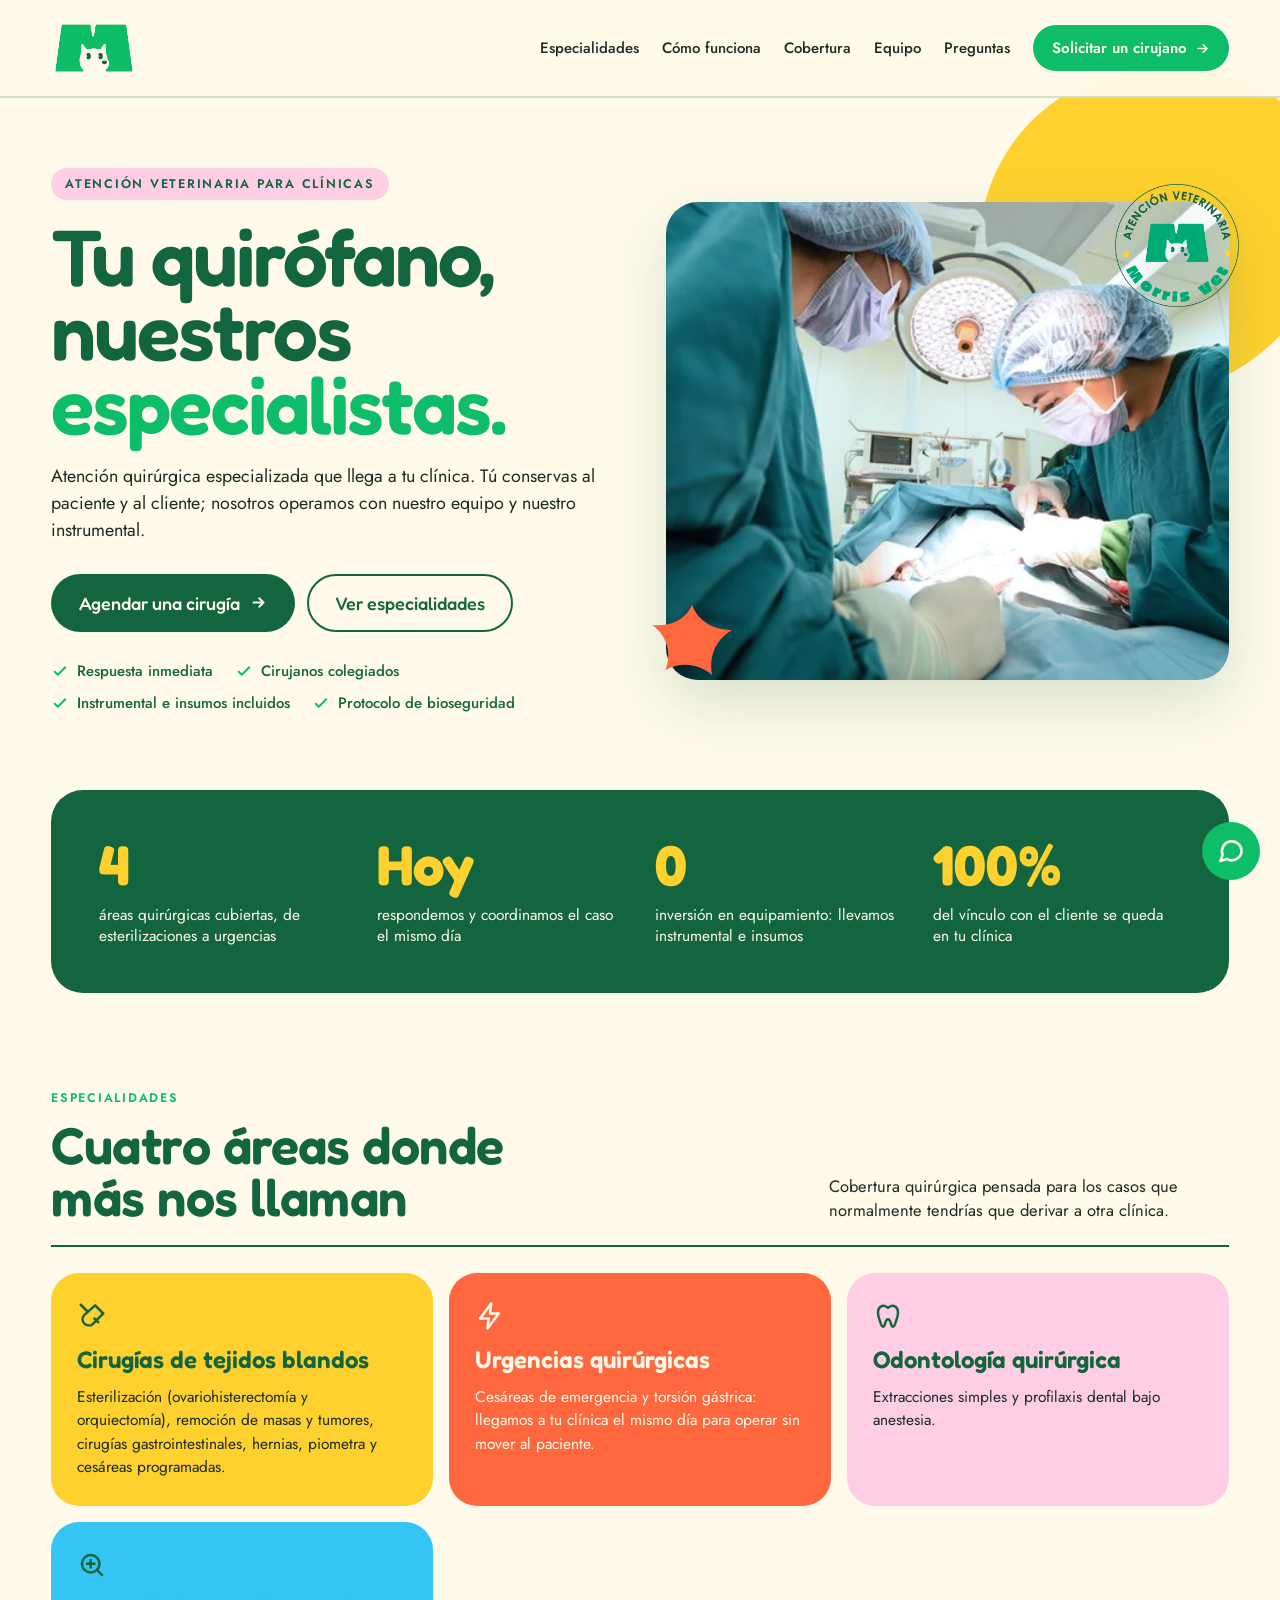
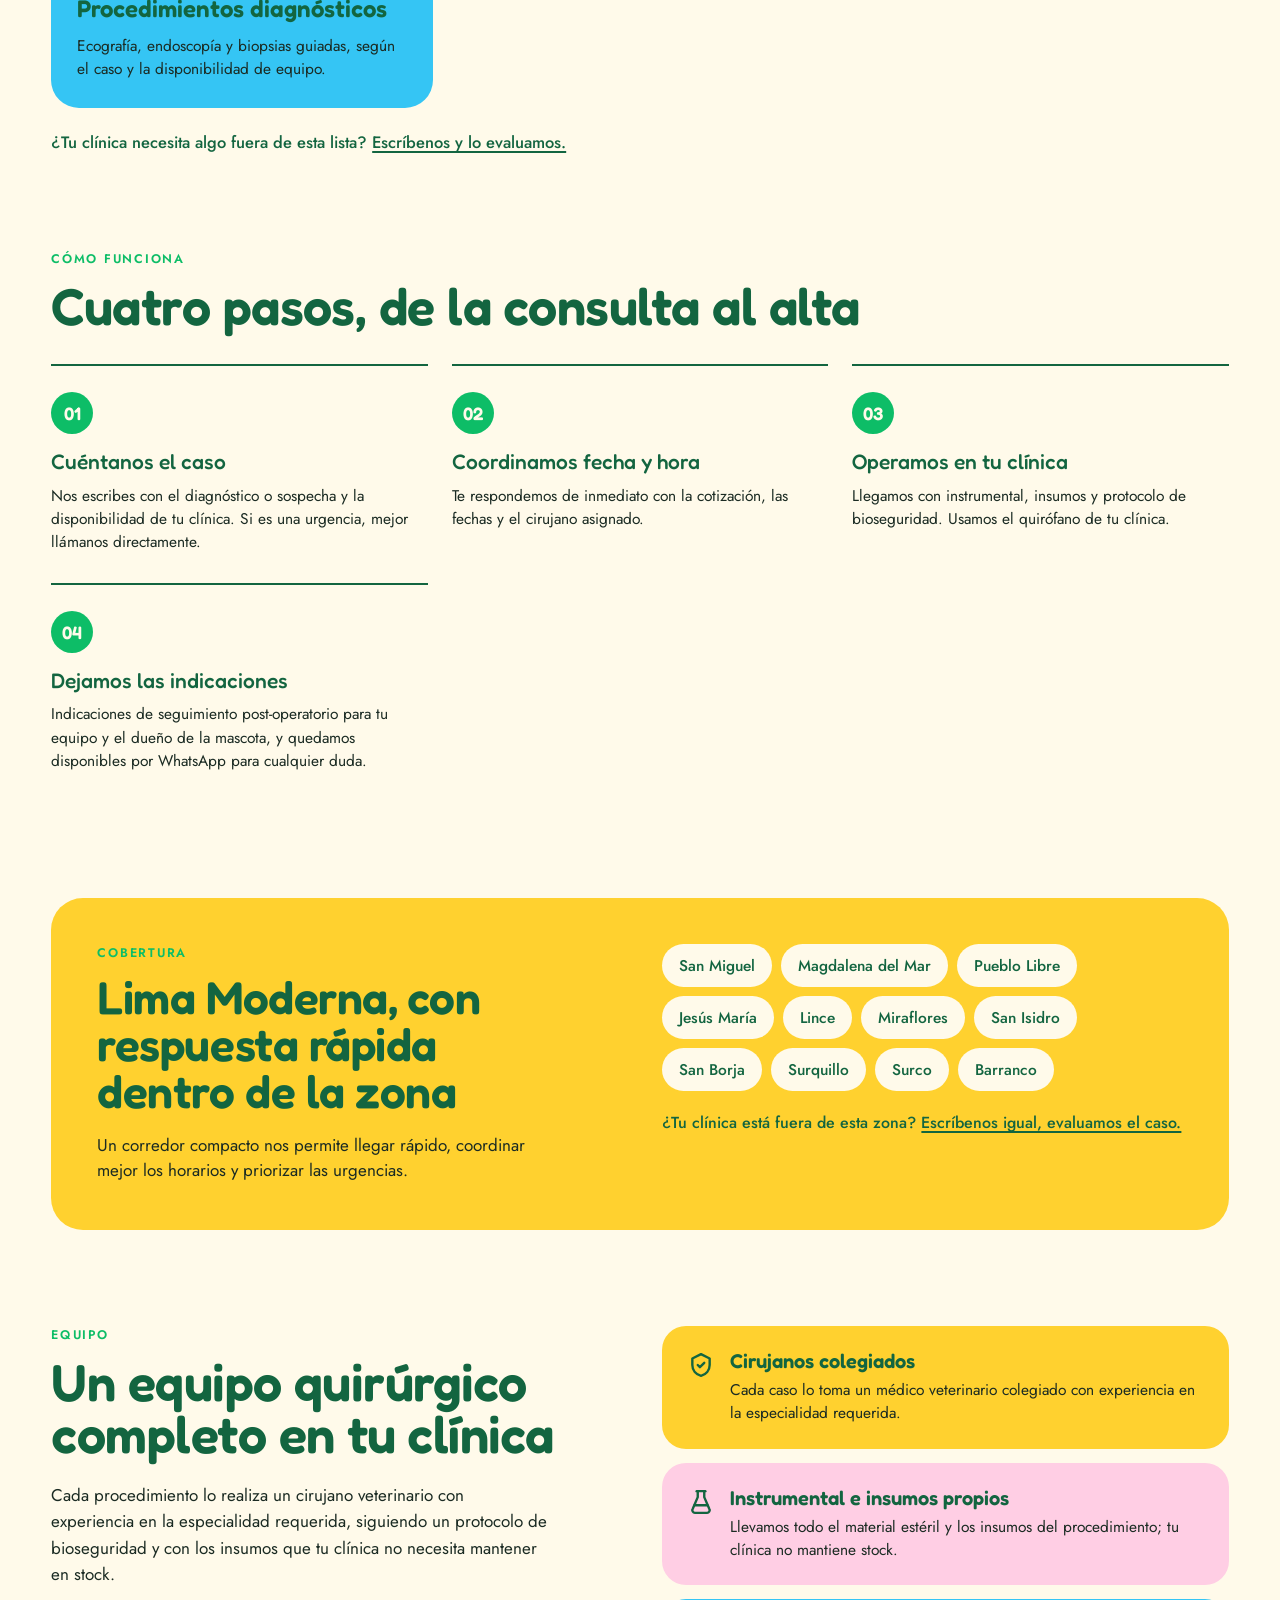
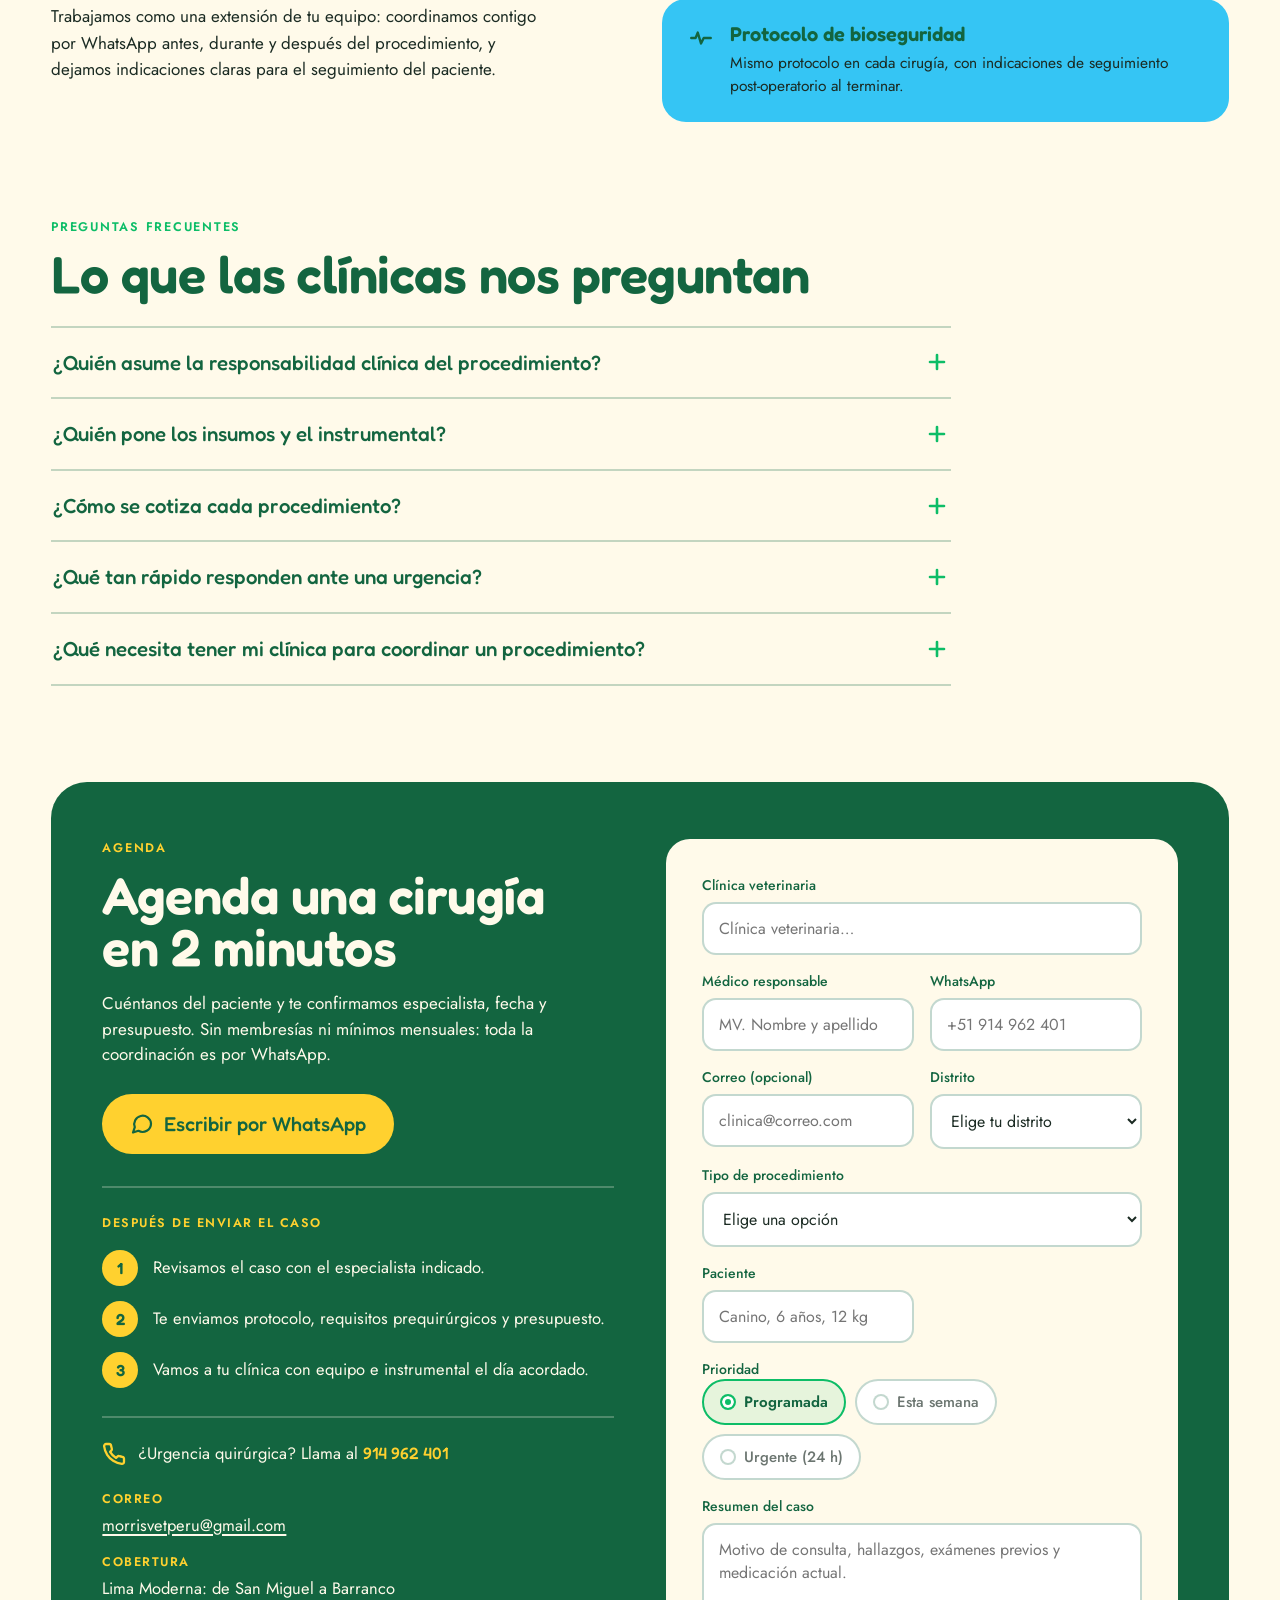
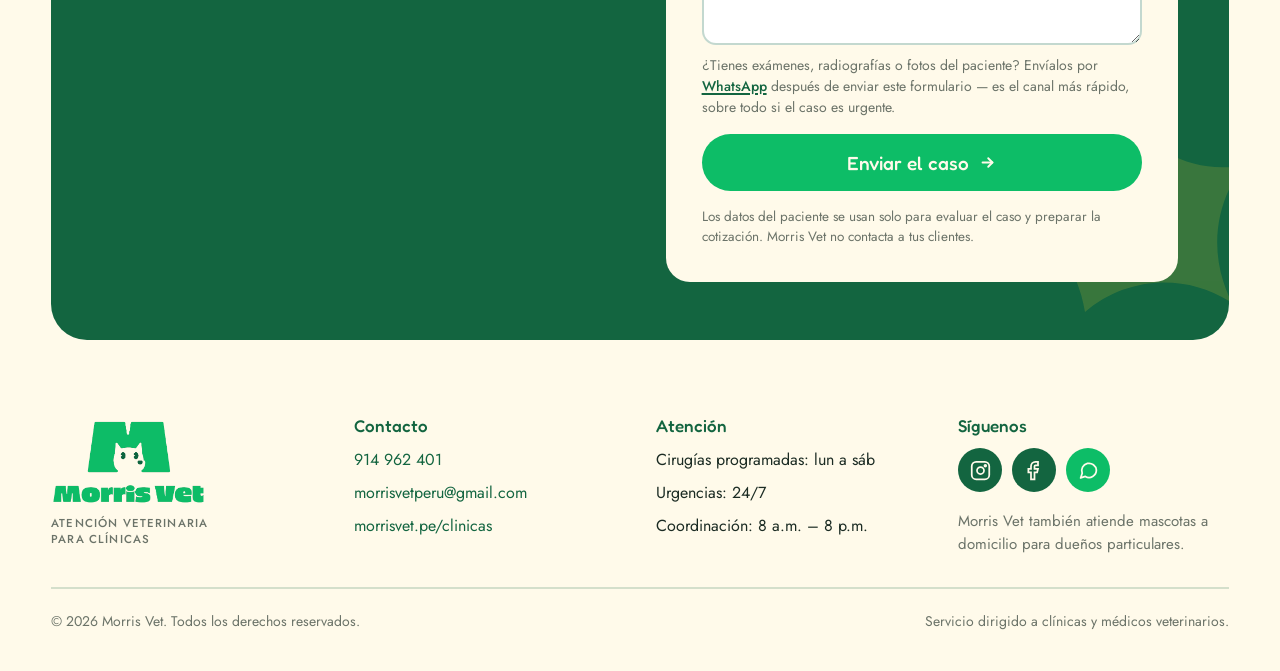
==== commit a2005ec4: "sin tarifario" ====
--- a/clinicas/index.html
+++ b/clinicas/index.html
@@ -88,7 +88,6 @@
       <a class="site-header__link" href="#como-funciona">Cómo funciona</a>
       <a class="site-header__link" href="#cobertura">Cobertura</a>
       <a class="site-header__link" href="#equipo">Equipo</a>
-      <a class="site-header__link" href="#tarifario">Tarifario</a>
       <a class="site-header__link" href="#preguntas">Preguntas</a>
       <a class="site-header__link site-header__cta" href="#contacto">
         Solicitar un cirujano
@@ -296,38 +295,6 @@
     </div>
   </section>
 
-  <!-- ================= TARIFARIO ================= -->
-  <section id="tarifario" class="o-section" aria-labelledby="tarifario-title">
-    <div class="pricing__panel">
-      <div class="u-reveal">
-        <span class="o-eyebrow">Tarifario</span>
-        <h2 id="tarifario-title" class="pricing__title">Descarga la lista de precios para clínicas</h2>
-        <p class="pricing__text">Precios referenciales por procedimiento, qué incluye cada uno y los requisitos prequirúrgicos. El presupuesto final se confirma según la complejidad del caso.</p>
-
-        <div class="pricing__actions">
-          <!-- NOTA: sube el PDF a /assets/tarifario-morrisvet.pdf para activar estos botones -->
-          <a class="o-btn o-btn--solid" href="assets/tarifario-morrisvet.pdf" download>
-            Descargar tarifario (PDF)
-            <svg width="17" height="17" viewBox="0 0 24 24" fill="none" stroke="currentColor" stroke-width="2.6" stroke-linecap="round" stroke-linejoin="round" aria-hidden="true"><path d="M12 4v12"/><path d="m6 12 6 6 6-6"/><path d="M4 21h16"/></svg>
-          </a>
-          <a class="o-btn o-btn--outline" href="assets/tarifario-morrisvet.pdf" target="_blank" rel="noopener">
-            Ver tarifario
-            <svg width="17" height="17" viewBox="0 0 24 24" fill="none" stroke="currentColor" stroke-width="2.4" stroke-linecap="round" stroke-linejoin="round" aria-hidden="true"><path d="M2 12s3.6-7 10-7 10 7 10 7-3.6 7-10 7-10-7-10-7Z"/><circle cx="12" cy="12" r="3"/></svg>
-          </a>
-        </div>
-        <p class="pricing__whatsapp-note">¿Prefieres que te lo enviemos? <a href="https://wa.me/51914962401" target="_blank" rel="noopener">Escríbenos por WhatsApp.</a></p>
-      </div>
-
-      <ul class="pricing__includes u-reveal">
-        <li class="pricing__includes-head">Qué incluye el tarifario</li>
-        <li><svg width="19" height="19" viewBox="0 0 24 24" fill="none" stroke-width="2.6" stroke-linecap="round" stroke-linejoin="round" aria-hidden="true"><path d="m5 13 4 4L19 7"/></svg><span>Precio referencial por procedimiento de cada área</span></li>
-        <li><svg width="19" height="19" viewBox="0 0 24 24" fill="none" stroke-width="2.6" stroke-linecap="round" stroke-linejoin="round" aria-hidden="true"><path d="m5 13 4 4L19 7"/></svg><span>Qué cubre cada precio: cirujano, instrumental e insumos</span></li>
-        <li><svg width="19" height="19" viewBox="0 0 24 24" fill="none" stroke-width="2.6" stroke-linecap="round" stroke-linejoin="round" aria-hidden="true"><path d="m5 13 4 4L19 7"/></svg><span>Requisitos prequirúrgicos y exámenes previos</span></li>
-        <li><svg width="19" height="19" viewBox="0 0 24 24" fill="none" stroke-width="2.6" stroke-linecap="round" stroke-linejoin="round" aria-hidden="true"><path d="m5 13 4 4L19 7"/></svg><span>Condiciones para casos urgentes</span></li>
-      </ul>
-    </div>
-  </section>
-
   <!-- ================= PREGUNTAS FRECUENTES ================= -->
   <section id="preguntas" class="o-section" aria-labelledby="preguntas-title">
     <span class="o-eyebrow">Preguntas frecuentes</span>
@@ -350,7 +317,7 @@
         <summary class="faq__question">¿Cómo se cotiza cada procedimiento?
           <svg class="faq__icon" width="24" height="24" viewBox="0 0 24 24" fill="none" stroke-width="2.6" stroke-linecap="round" aria-hidden="true"><path d="M12 5v14"/><path d="M5 12h14"/></svg>
         </summary>
-        <p class="faq__answer">Puedes pedirnos el <a href="#tarifario">tarifario para clínicas</a> con los precios referenciales por procedimiento. Cada cotización final depende del tipo de cirugía, la complejidad del caso y la urgencia. Nos escribes con el caso y te respondemos con el presupuesto antes de coordinar la fecha.</p>
+        <p class="faq__answer">Escríbenos por <a href="https://wa.me/51914962401" target="_blank" rel="noopener">WhatsApp</a> con el caso y te respondemos con los precios referenciales por procedimiento. Cada cotización final depende del tipo de cirugía, la complejidad del caso y la urgencia.</p>
       </details>
       <details class="faq__item u-reveal">
         <summary class="faq__question">¿Qué tan rápido responden ante una urgencia?
--- a/clinicas/css/styles.css
+++ b/clinicas/css/styles.css
@@ -446,32 +446,6 @@
 .team__item-title{ font-size: 20px; line-height: 1.1; margin: 0 0 6px; }
 .team__item-text{ font-size: 15.5px; line-height: 1.5; color: var(--color-ink); margin: 0; }
 
-/* ---- 5.8 Tarifario ---------------------------------------------------------- */
-.pricing__panel{
-  background: var(--mv-rosa);
-  border-radius: var(--radius-lg);
-  padding: clamp(28px, 3.6vw, 52px);
-  display: grid;
-  grid-template-columns: repeat(auto-fit, minmax(min(100%, 300px), 1fr));
-  gap: clamp(26px, 3.5vw, 48px);
-  align-items: center;
-}
-.pricing__title{ font-size: clamp(28px, 3.6vw, 46px); line-height: 1.02; letter-spacing: -.01em; margin: 12px 0 0; }
-.pricing__text{ font-size: 17px; line-height: 1.5; color: var(--color-ink); margin: 18px 0 0; max-width: 46ch; }
-.pricing__actions{ display: flex; flex-wrap: wrap; gap: 12px; margin-top: 28px; }
-.pricing__whatsapp-note{ font-size: 15px; line-height: 1.45; color: var(--color-primary); font-weight: 500; margin: 14px 0 0; }
-.pricing__whatsapp-note a{ text-decoration: underline; text-decoration-thickness: 2px; text-underline-offset: 3px; }
-
-.pricing__includes{
-  list-style: none; margin: 0; padding: 26px 28px;
-  background: var(--mv-blanco); border-radius: var(--radius-md);
-  display: flex; flex-direction: column; gap: 0;
-}
-.pricing__includes-head{ font-family: var(--font-display); font-weight: 500; font-size: 17px; color: var(--color-primary); padding: 0 0 14px; }
-.pricing__includes li{ display: flex; gap: 12px; align-items: flex-start; padding: 14px 0; border-top: 2px solid var(--color-line-soft); }
-.pricing__includes li svg{ margin-top: 3px; stroke: var(--color-primary-alt); }
-.pricing__includes span{ font-size: 16px; line-height: 1.45; color: var(--color-ink); }
-
 /* ---- 5.9 FAQ ----------------------------------------------------------------- */
 .faq__title{ font-size: clamp(30px, 4.2vw, 52px); line-height: 1; letter-spacing: -.01em; margin: 12px 0 26px; }
 .faq__list{ max-width: 900px; border-top: 2px solid var(--color-line-soft); }
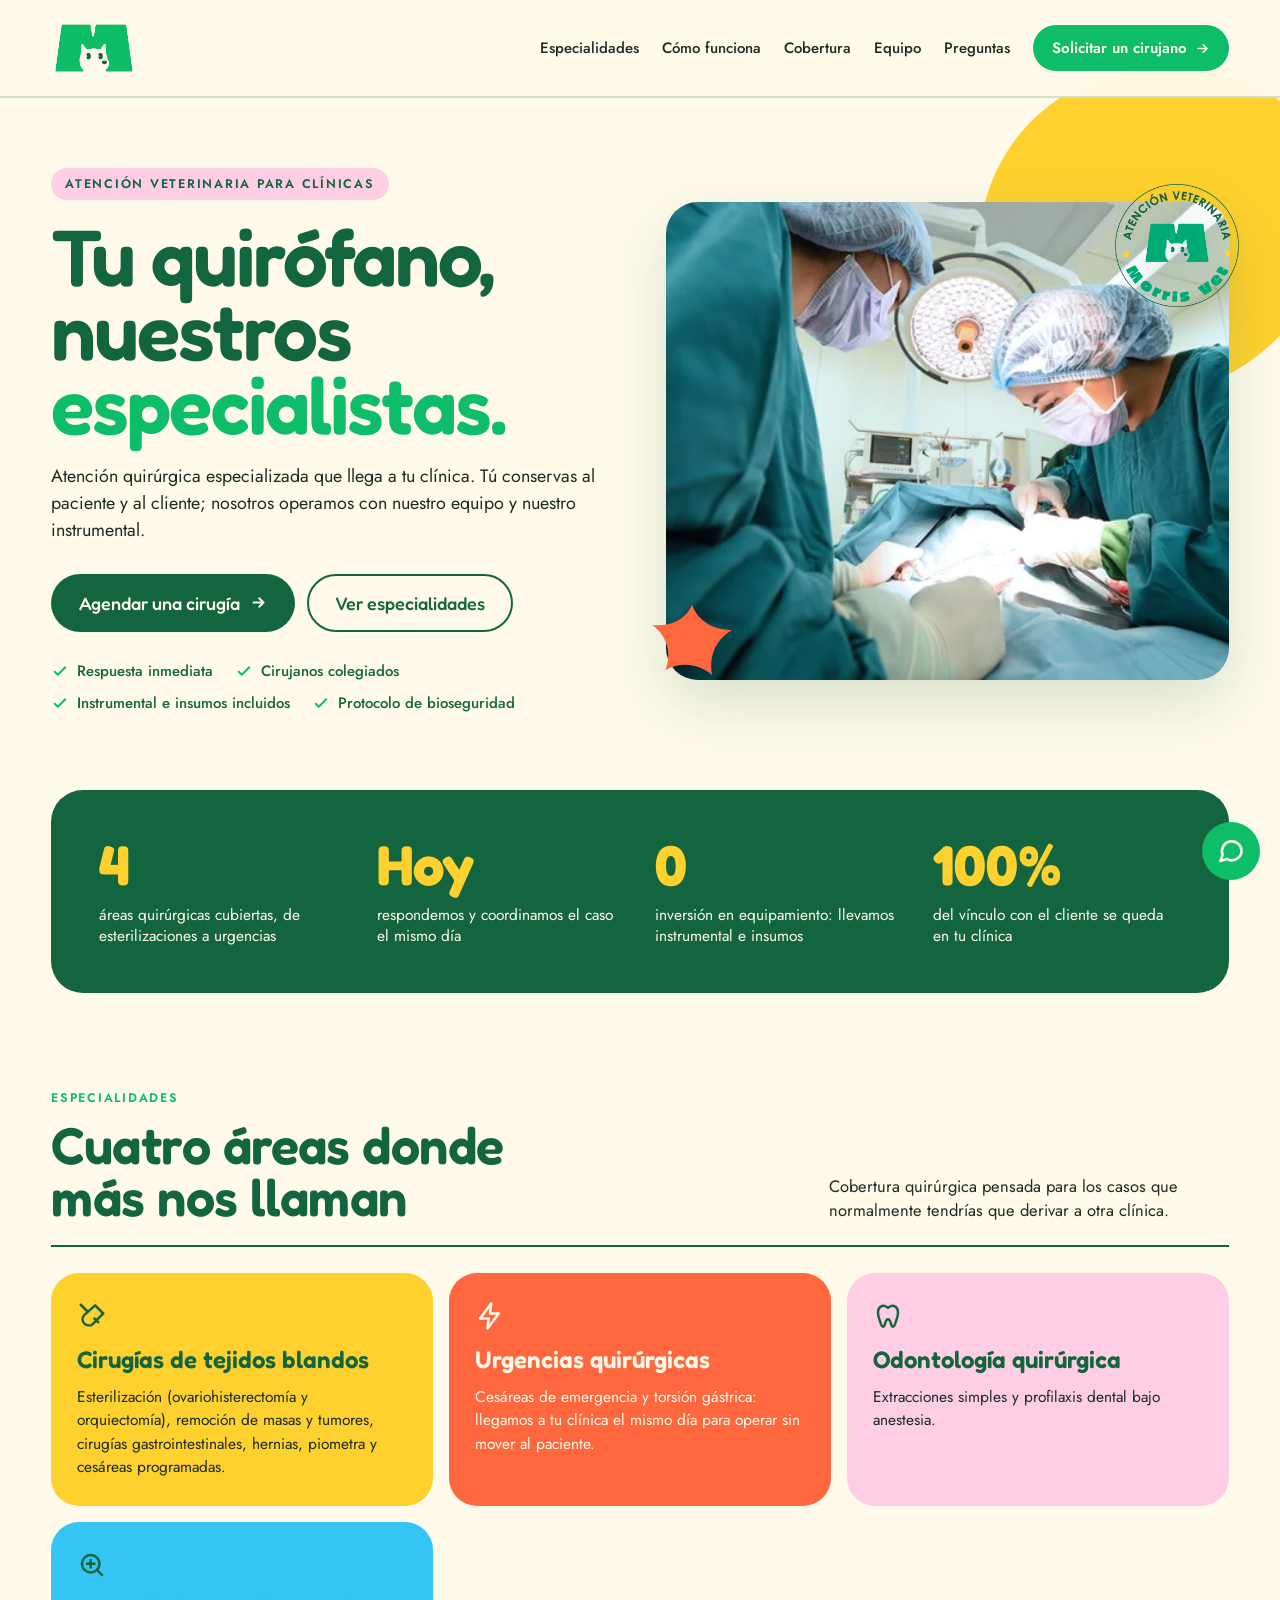
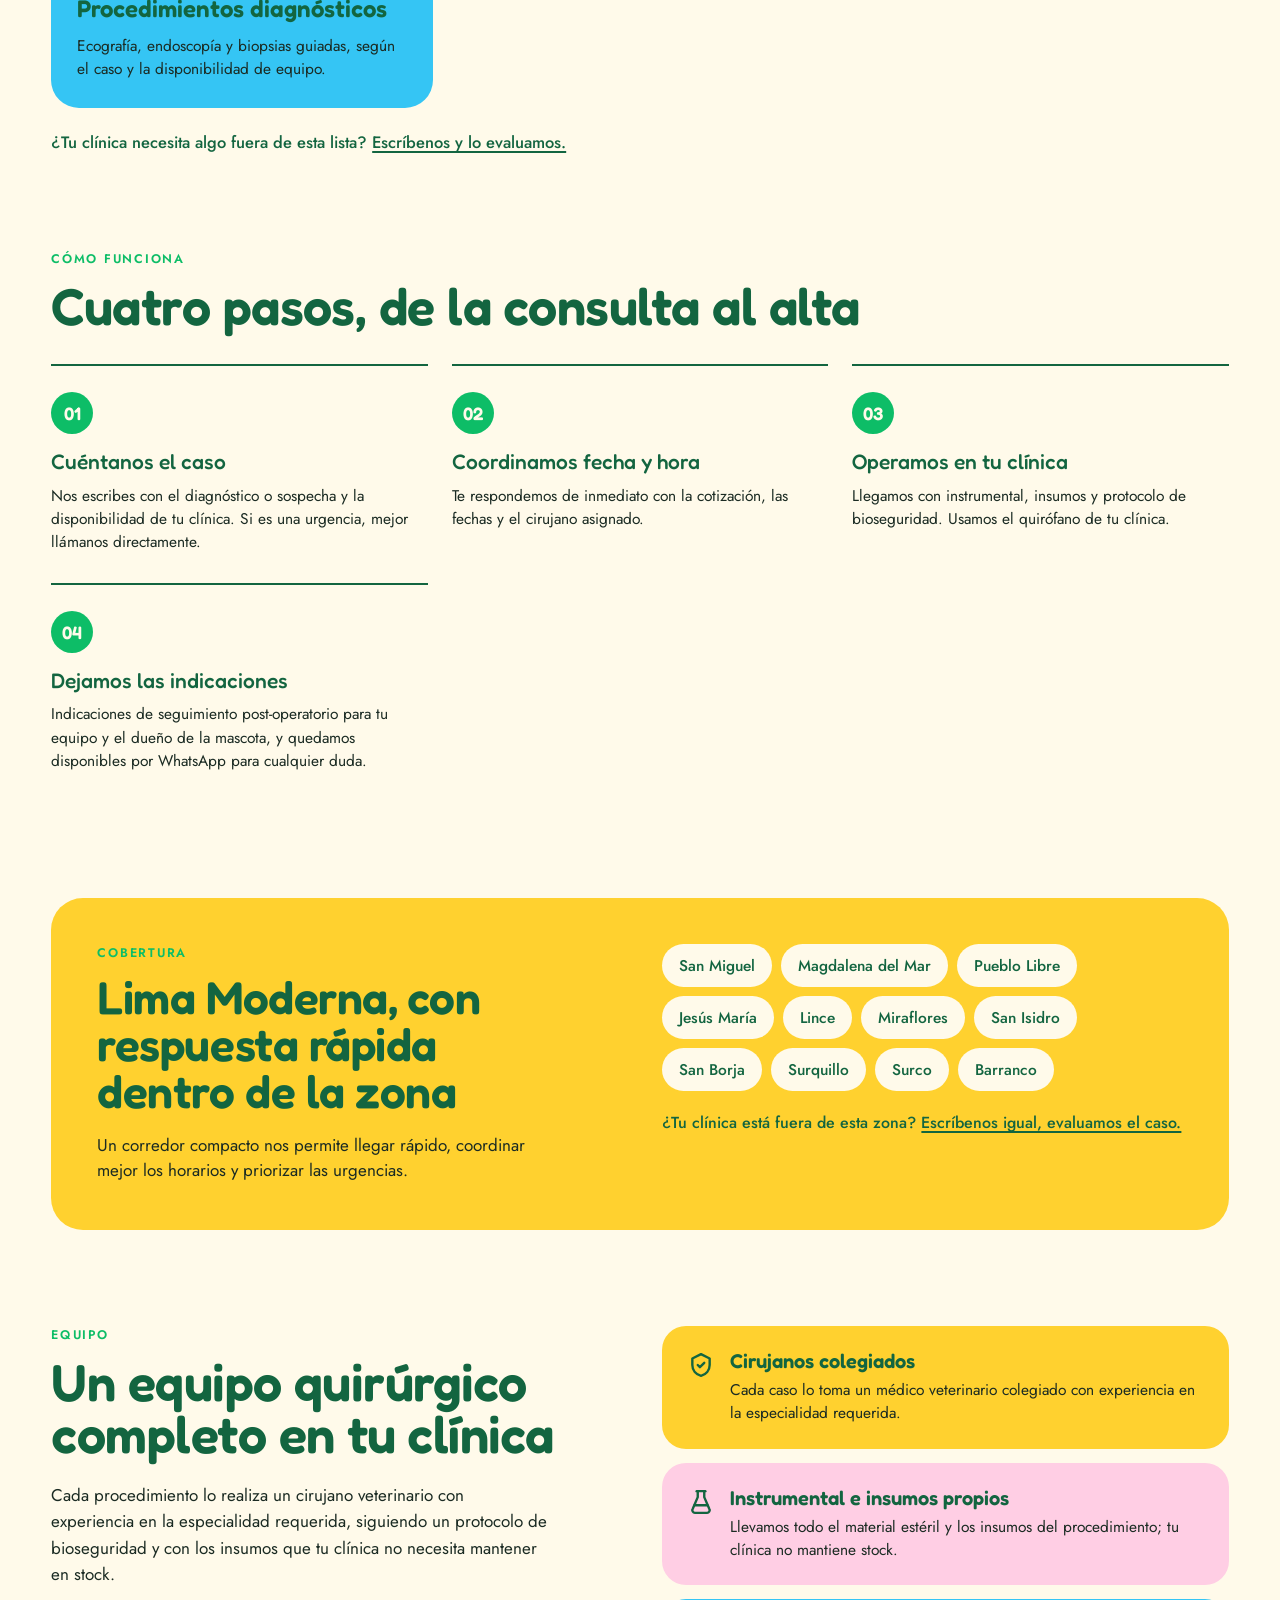
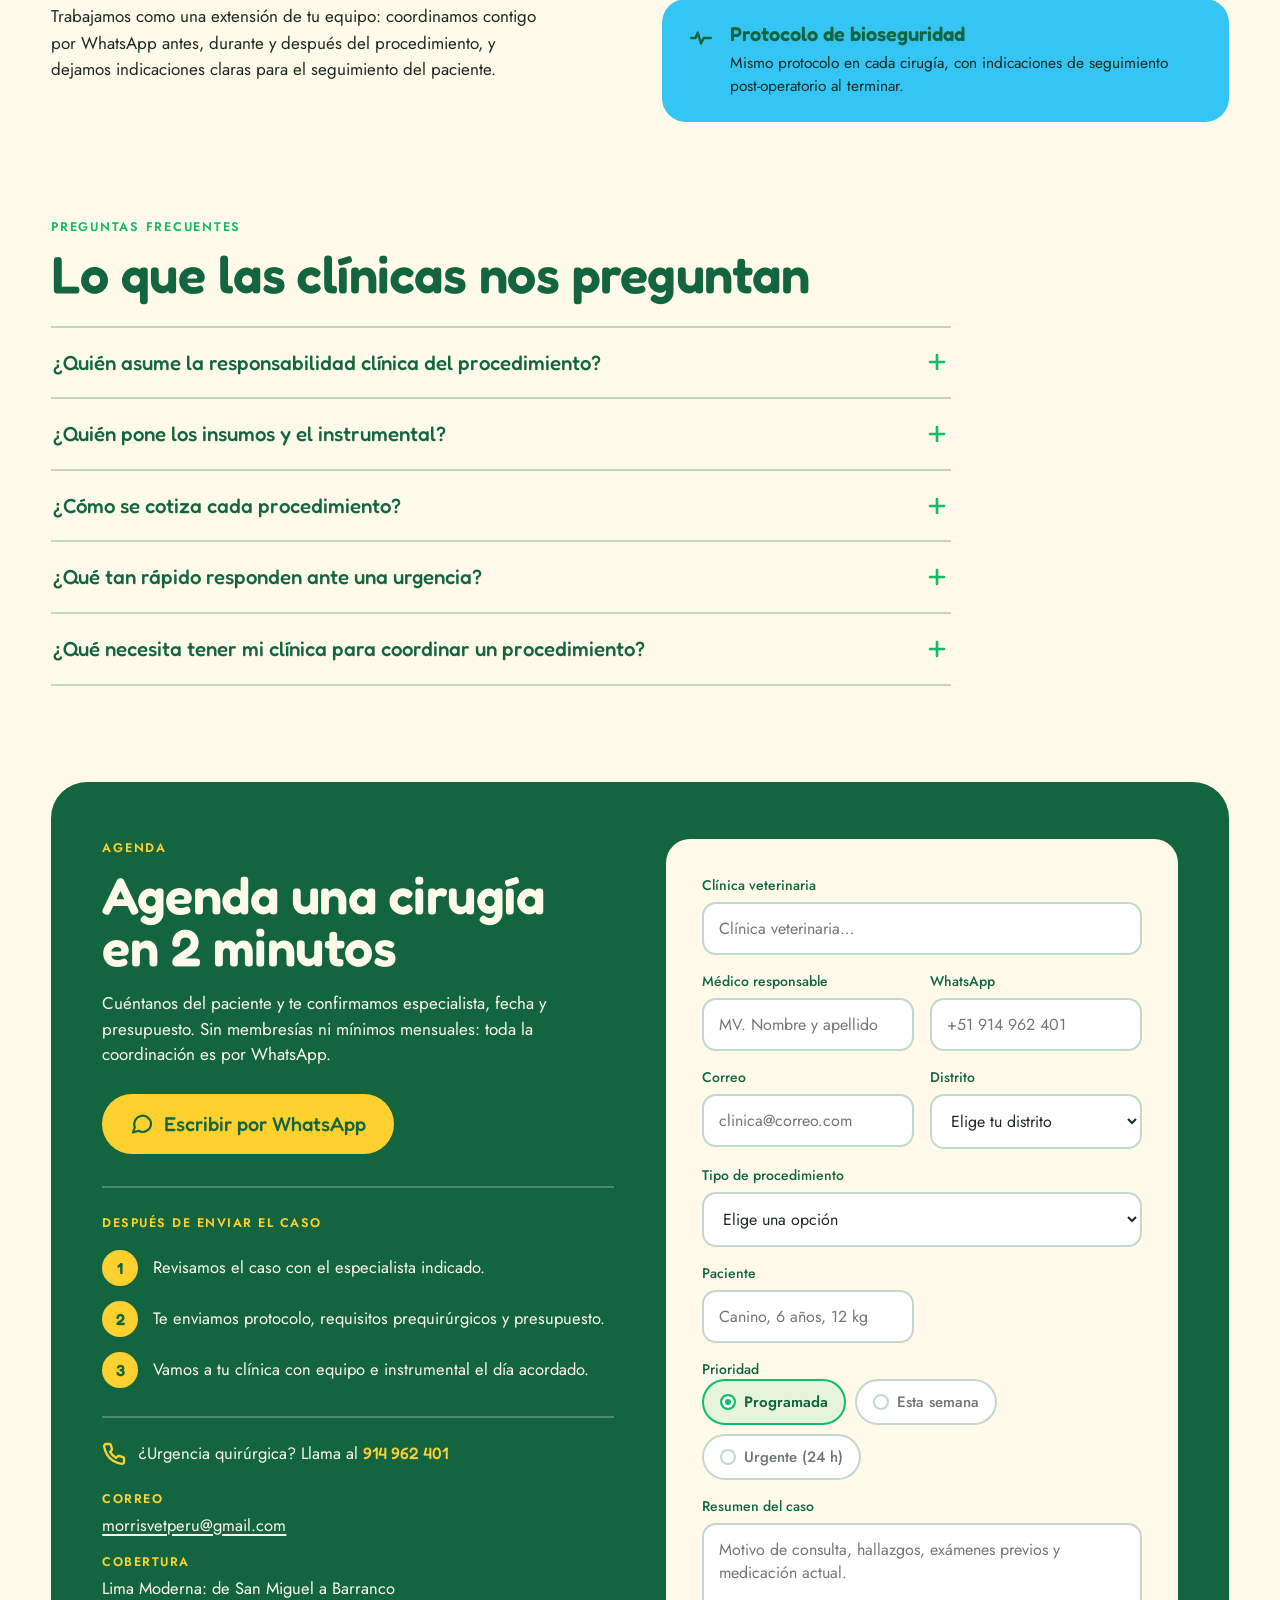
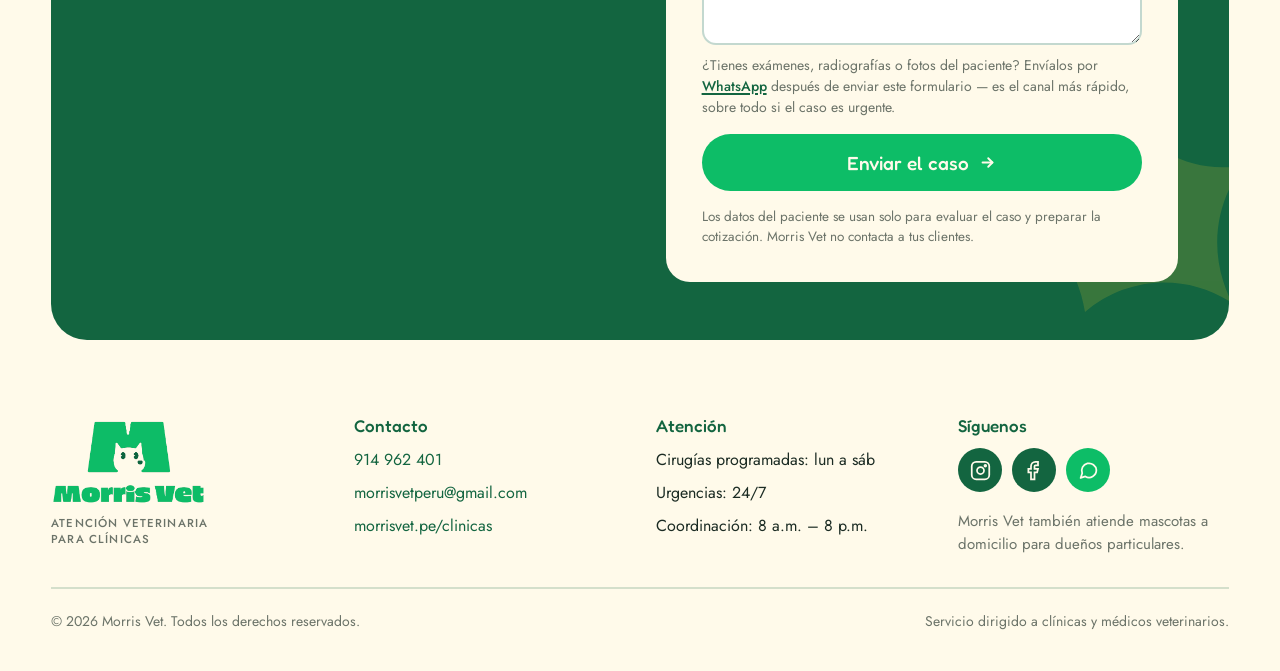
==== commit 34bdfda9: "act" ====
--- a/clinicas/index.html
+++ b/clinicas/index.html
@@ -96,7 +96,7 @@
     </nav>
 
     <button class="site-header__toggle" id="nav-toggle" aria-label="Abrir menú" aria-expanded="false" aria-controls="site-nav">
-      <svg width="22" height="22" viewBox="0 0 24 24" fill="none" stroke="currentColor" stroke-width="2.2" stroke-linecap="round" aria-hidden="true"><path d="M3 6h18M3 12h18M3 18h18"/></svg>
+      <span></span><span></span><span></span>
     </button>
   </div>
 </header>
@@ -389,8 +389,8 @@
           <label class="form__field">WhatsApp
             <input class="form__control" required type="tel" name="whatsapp" placeholder="+51 914 962 401" autocomplete="tel">
           </label>
-          <label class="form__field">Correo (opcional)
-            <input class="form__control" type="email" name="correo" placeholder="clinica@correo.com" autocomplete="email">
+          <label class="form__field">Correo
+            <input class="form__control" type="email" name="correo" placeholder="clinica@correo.com" autocomplete="email" required>
           </label>
           <label class="form__field">Distrito
             <select class="form__control" required name="distrito">
--- a/clinicas/css/styles.css
+++ b/clinicas/css/styles.css
@@ -209,32 +209,39 @@
 
 .site-header__toggle{
   display: none;
-  align-items: center;
+  flex-direction: column;
   justify-content: center;
-  width: 44px; height: 44px;
-  border-radius: 12px;
-  border: 2px solid var(--color-line-soft);
-  background: transparent;
-  color: var(--color-primary);
-}
+  gap: 5px;
+  width: 40px;
+  height: 40px;
+  flex: none;
+}
+.site-header__toggle span{
+  display: block;
+  height: 2px;
+  border-radius: 2px;
+  background: var(--color-primary);
+  transition: transform .2s ease, opacity .2s ease;
+}
+body.nav-open .site-header__toggle span:nth-child(1){ transform: translateY(7px) rotate(45deg); }
+body.nav-open .site-header__toggle span:nth-child(2){ opacity: 0; }
+body.nav-open .site-header__toggle span:nth-child(3){ transform: translateY(-7px) rotate(-45deg); }
 
 @media (max-width: 860px){
+  .site-header__toggle{ display: flex; }
   .site-header__nav{
-    position: fixed;
-    inset: 78px 12px auto 12px;
-    background: var(--color-surface);
-    border: 2px solid var(--color-line);
-    border-radius: var(--radius-md);
-    box-shadow: var(--shadow-soft);
+    position: absolute;
+    top: 100%;
+    left: 0;
+    right: 0;
     flex-direction: column;
     align-items: stretch;
-    padding: 10px;
-    gap: 2px;
-    transform: translateY(-10px);
-    opacity: 0;
-    pointer-events: none;
-    transition: transform .18s ease, opacity .18s ease;
+    background: var(--mv-blanco);
+    border-bottom: 2px solid var(--color-line);
+    padding: 10px var(--pad-inline) 18px;
+    display: none;
   }
+  body.nav-open .site-header__nav{ display: flex; }
   .site-header__link{ padding: 12px 14px; border-radius: 10px; }
   .site-header__link:hover{ background: rgba(19,101,64,.08); }
   .site-header__cta{ justify-content: center; margin-top: 4px; }
@@ -243,8 +250,6 @@
      .site-header__cta:hover de la sección 5.1 y el botón queda con un fondo
      casi blanco — texto blanco sobre blanco, ilegible. */
   .site-header__cta:hover{ background: var(--color-primary); }
-  body.nav-open .site-header__nav{ transform: translateY(0); opacity: 1; pointer-events: auto; }
-  .site-header__toggle{ display: inline-flex; }
 }
 
 /* ---- 5.2 Hero ------------------------------------------------------------ */
